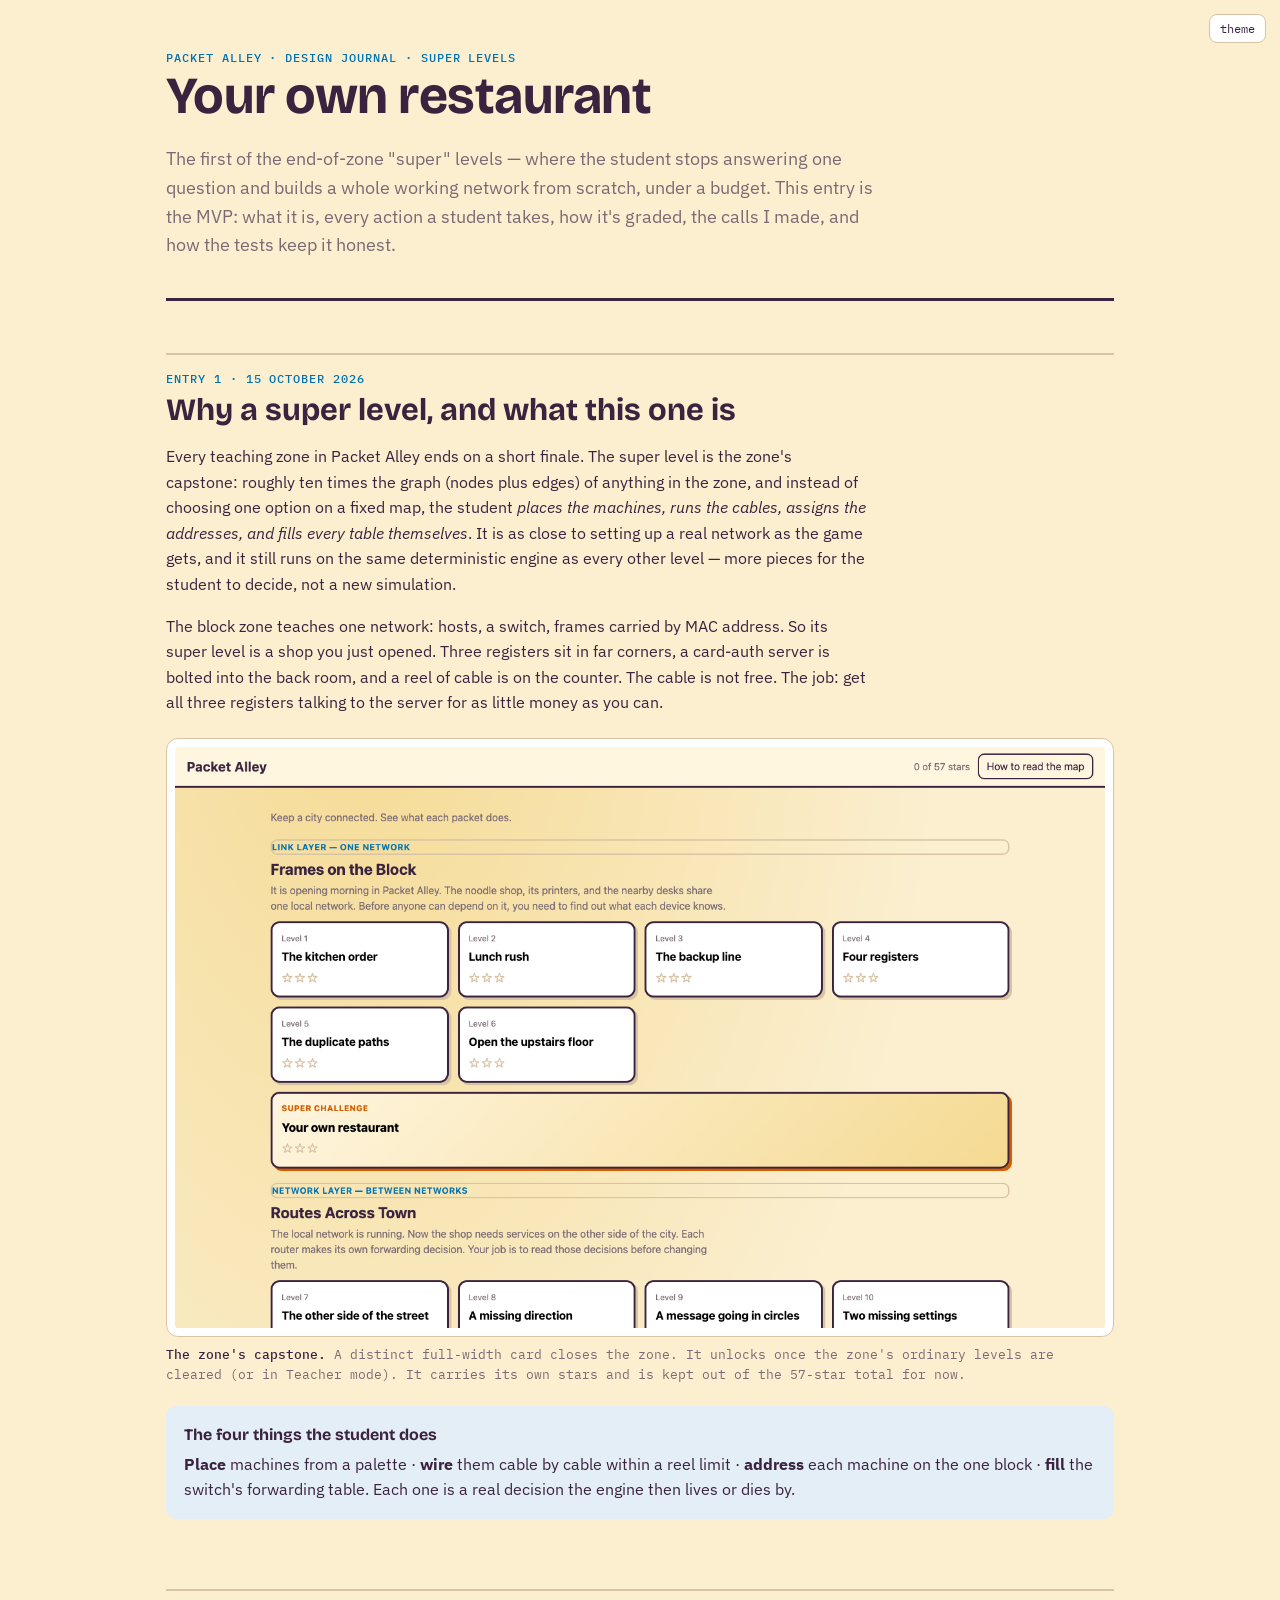
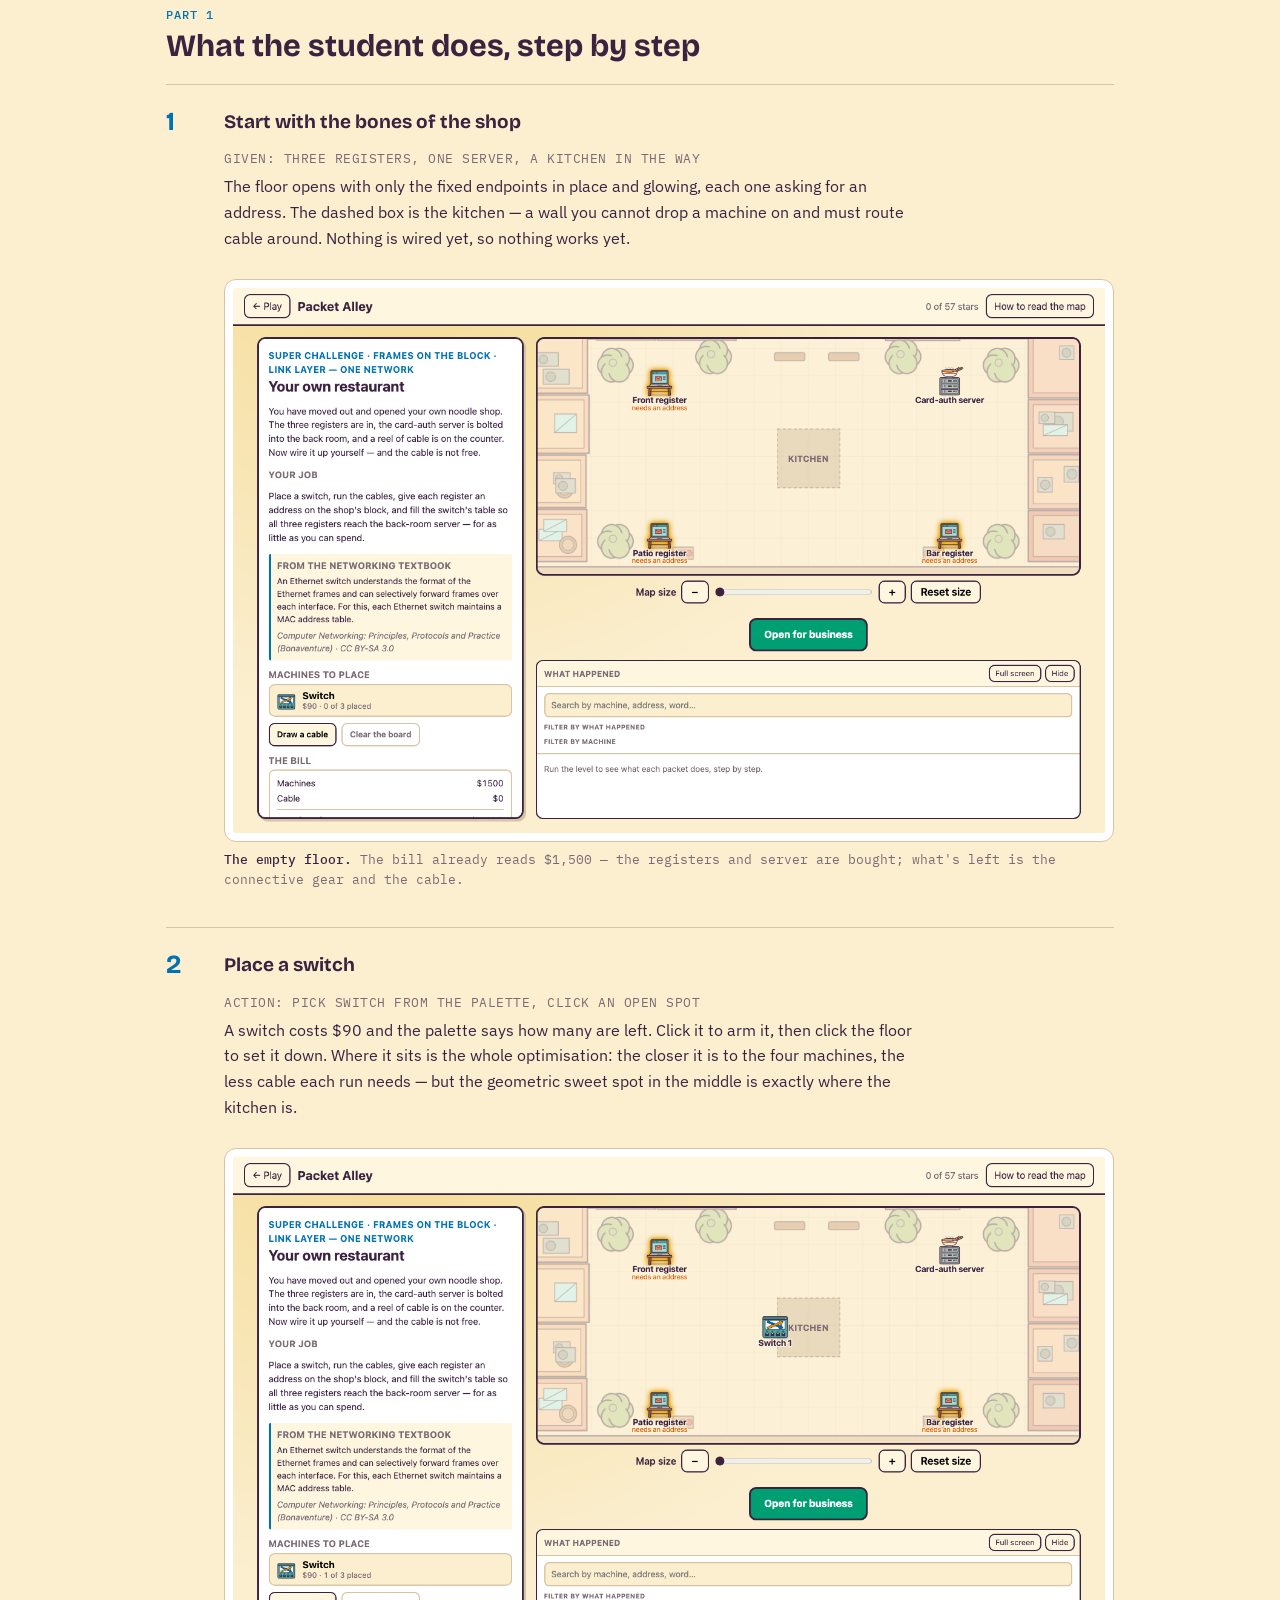
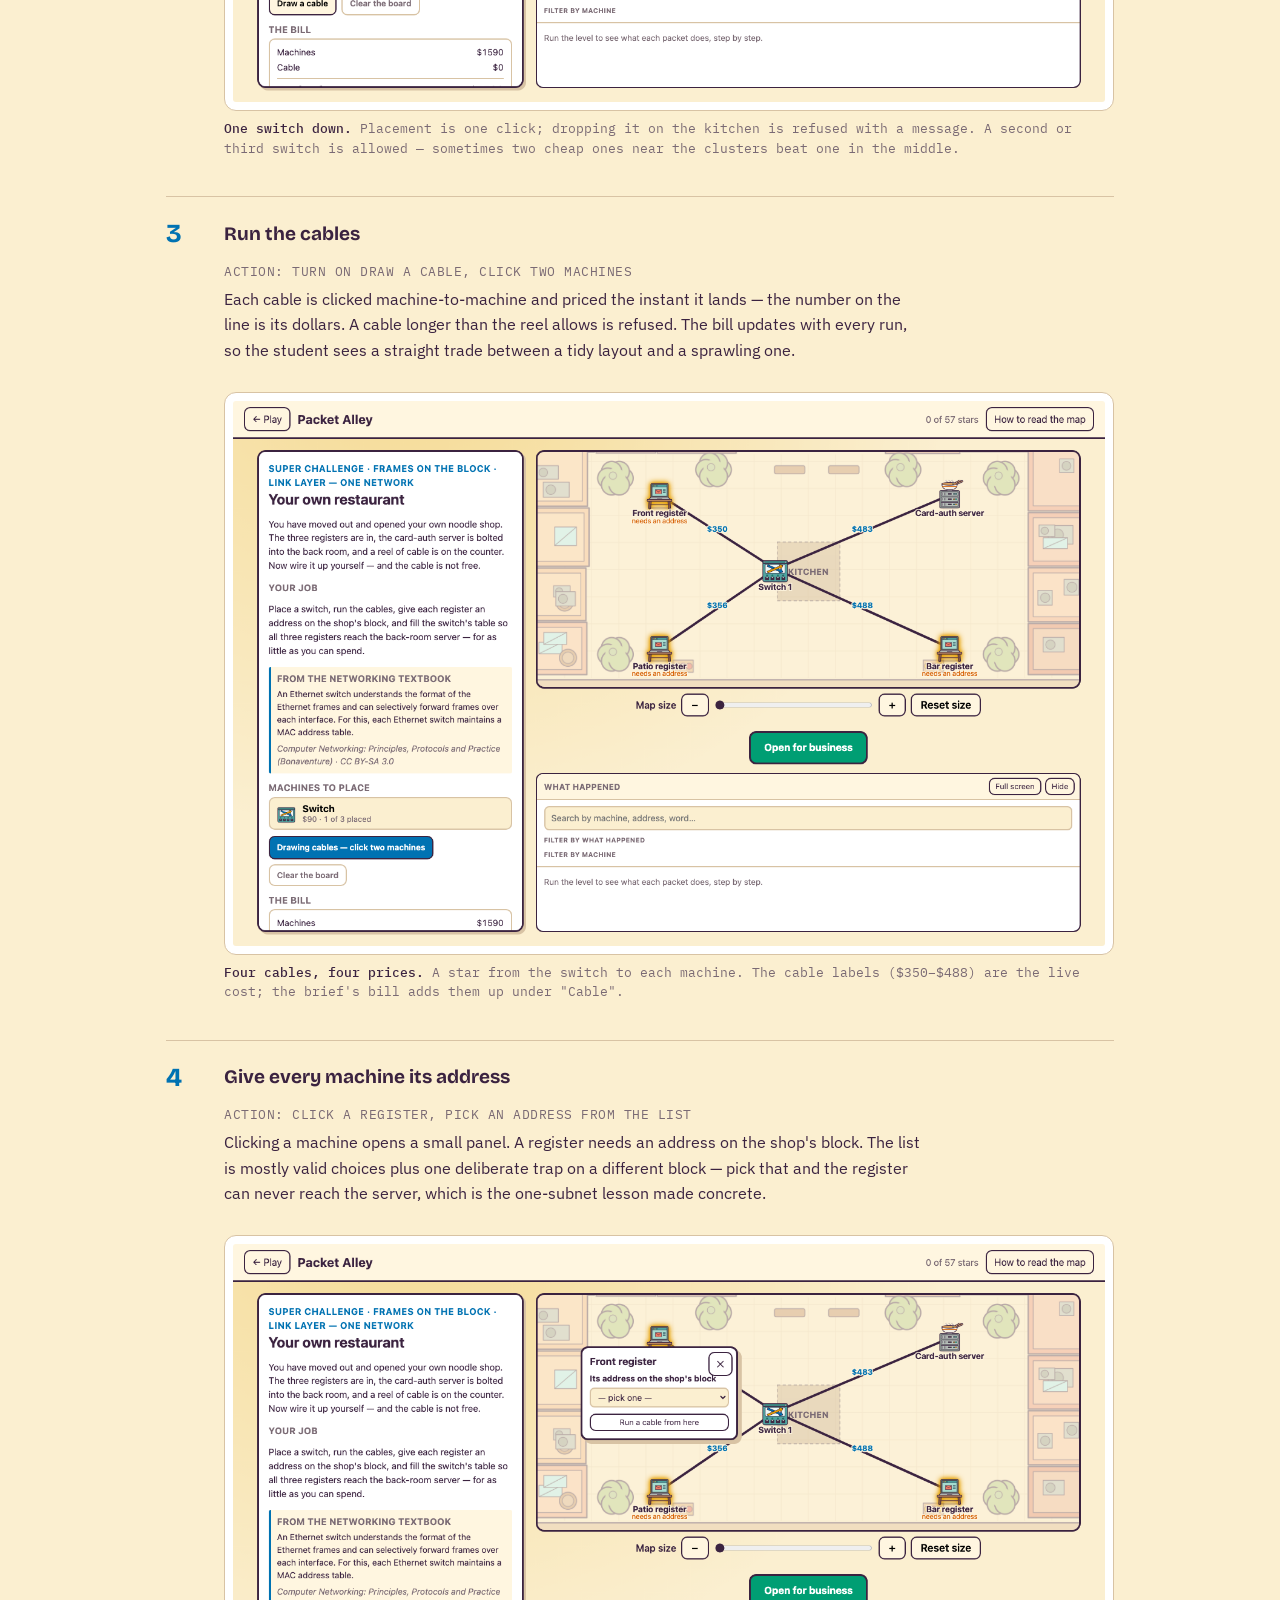
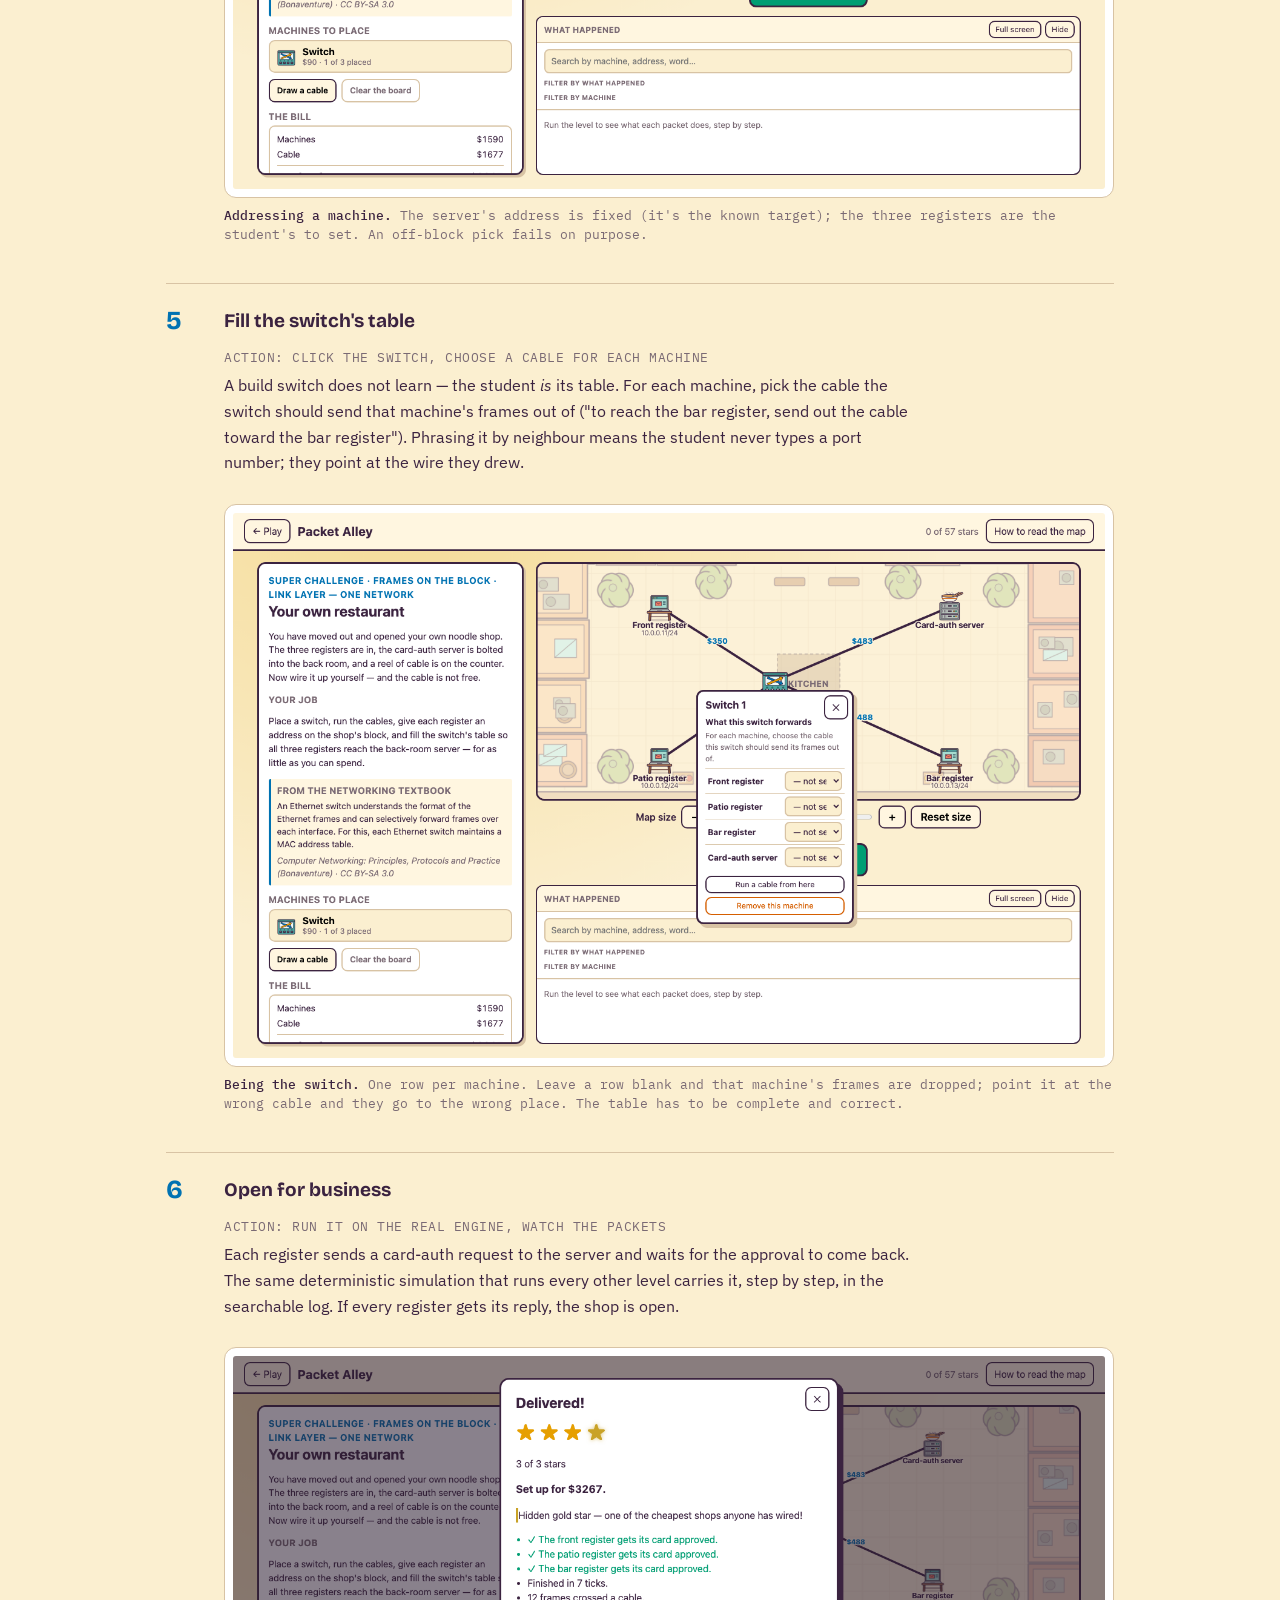
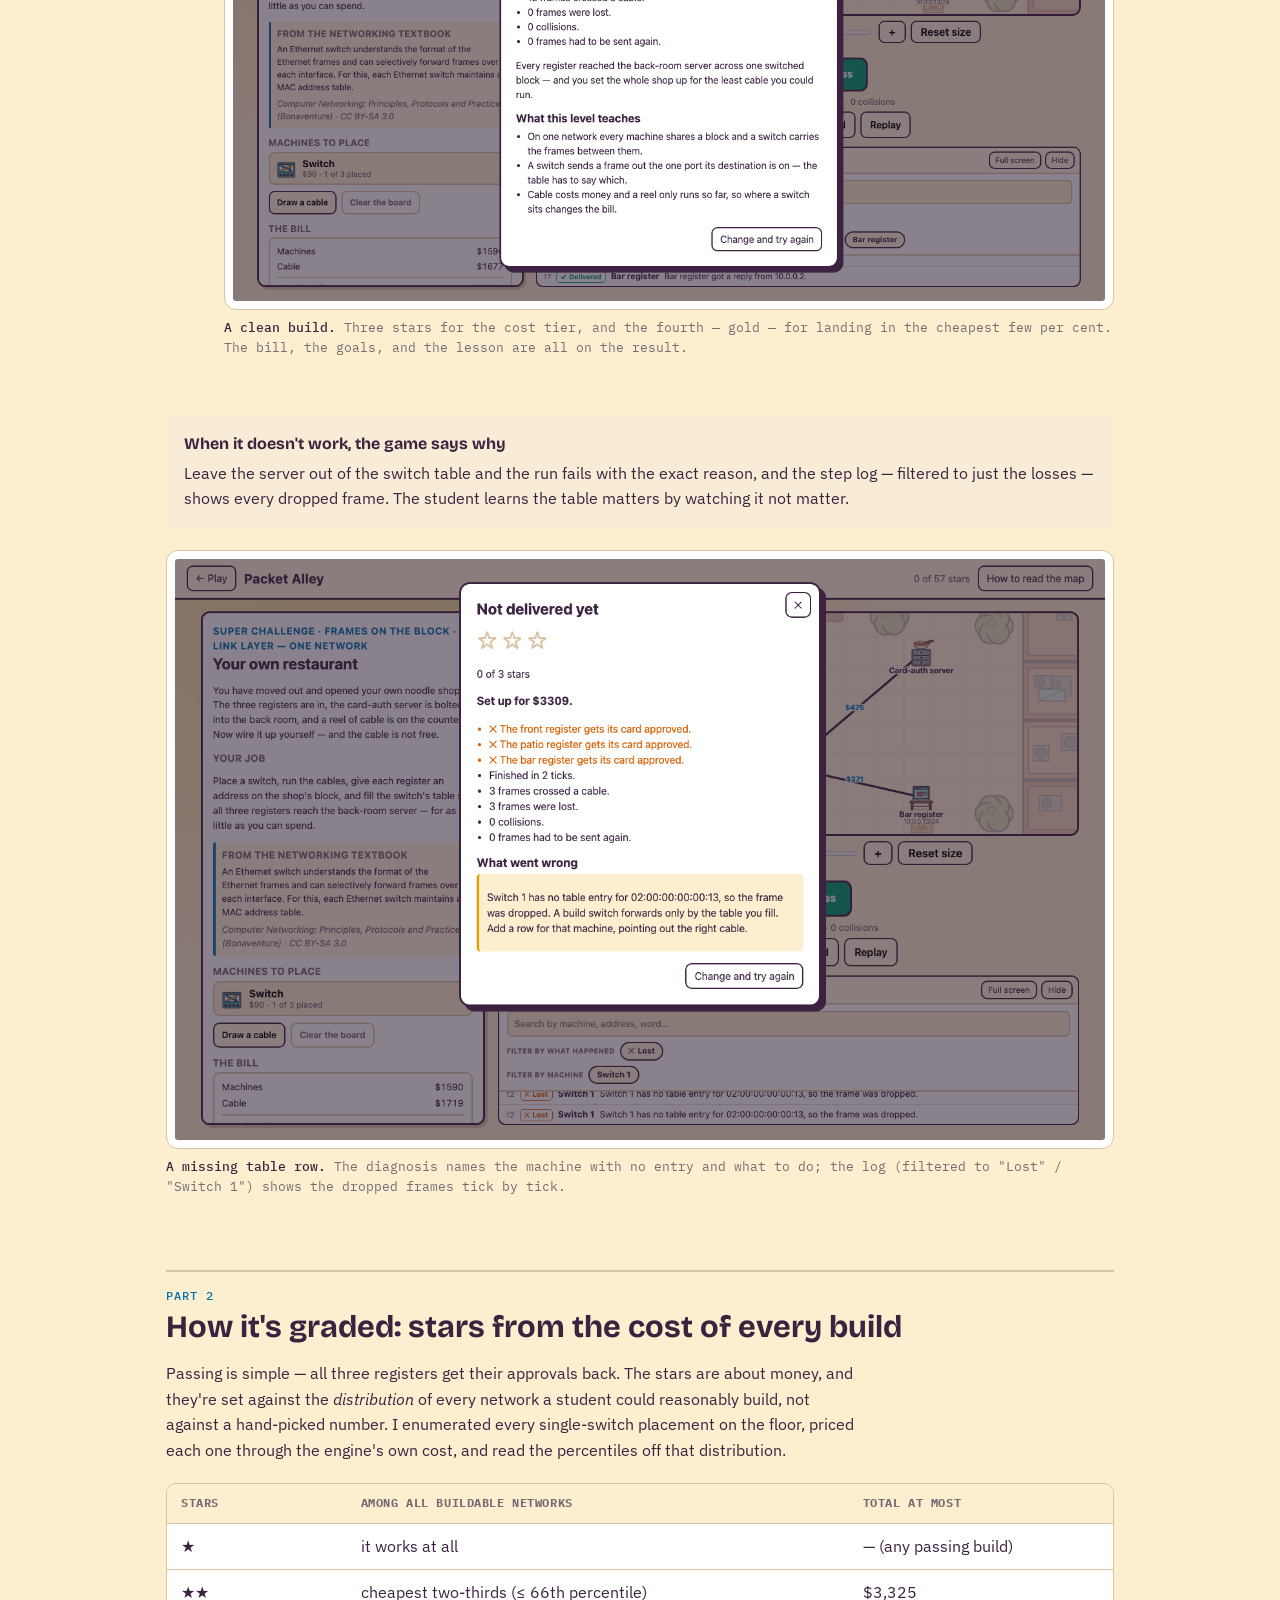
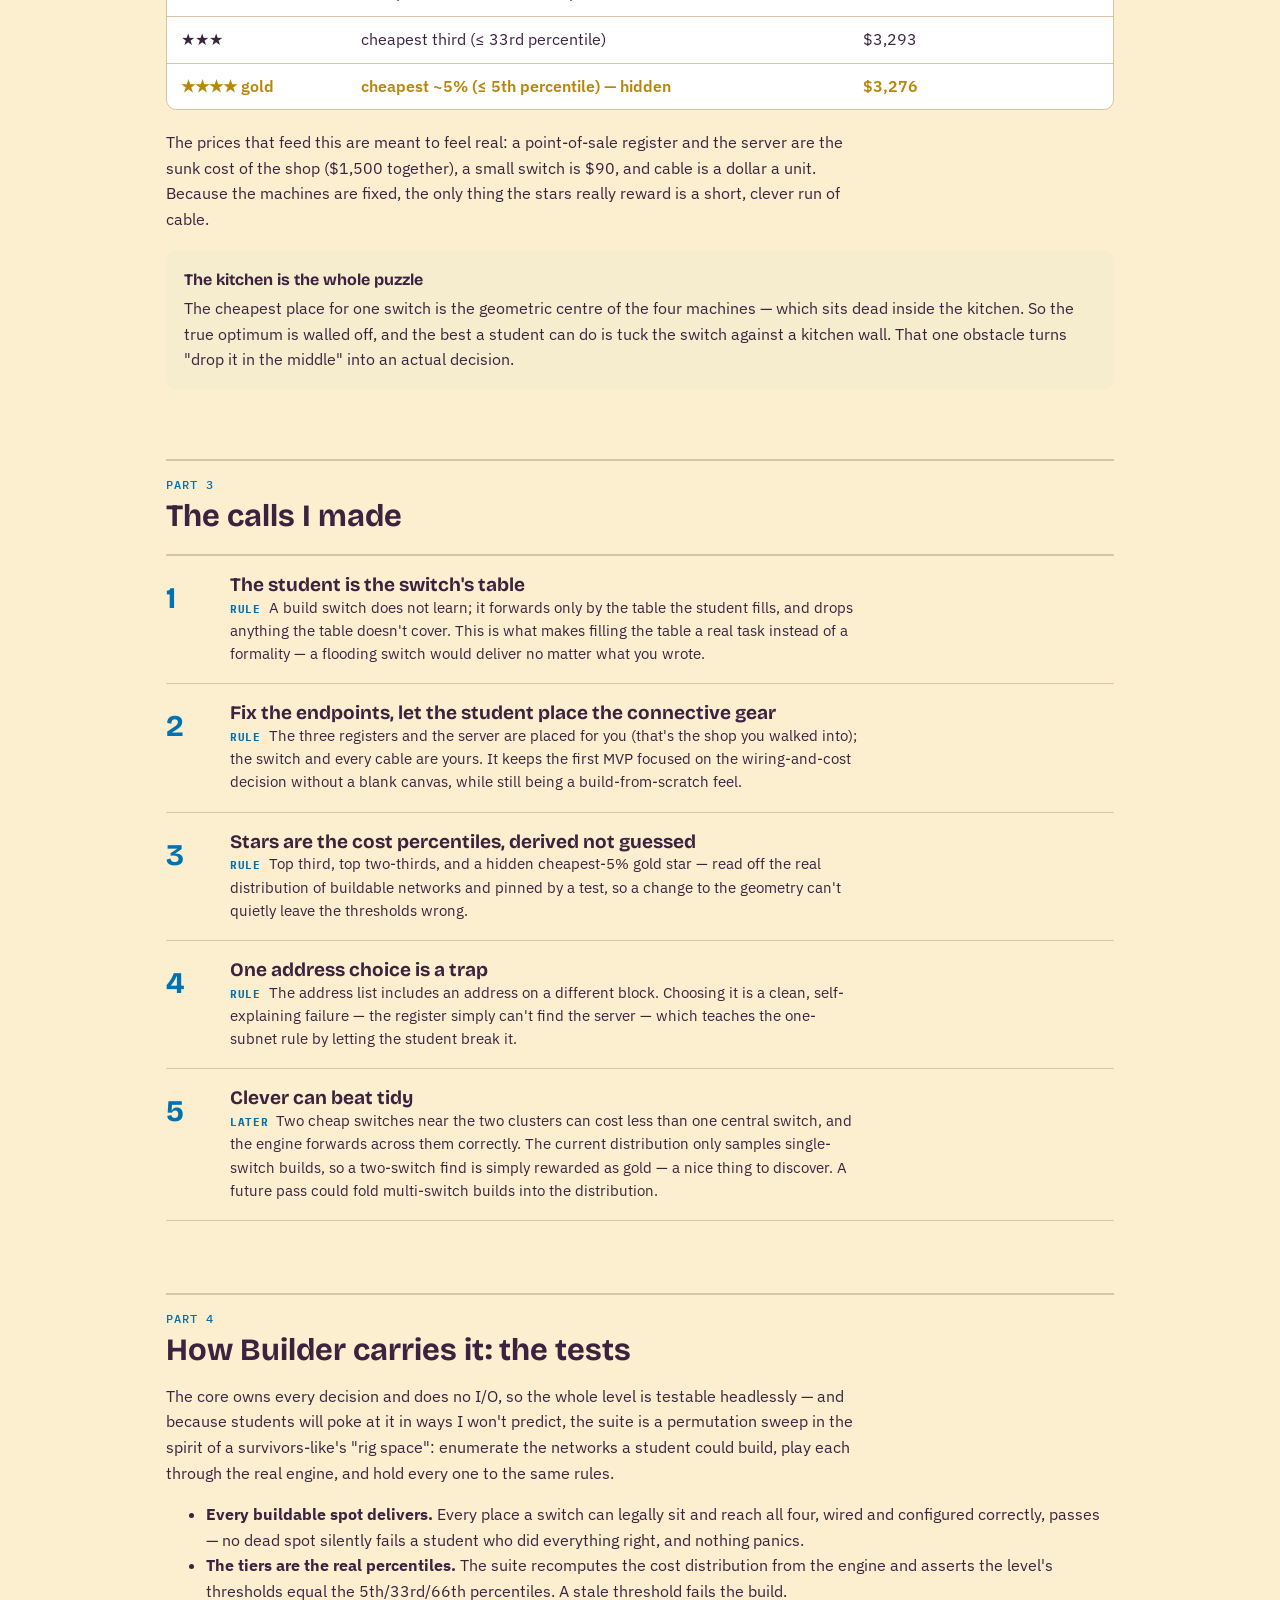
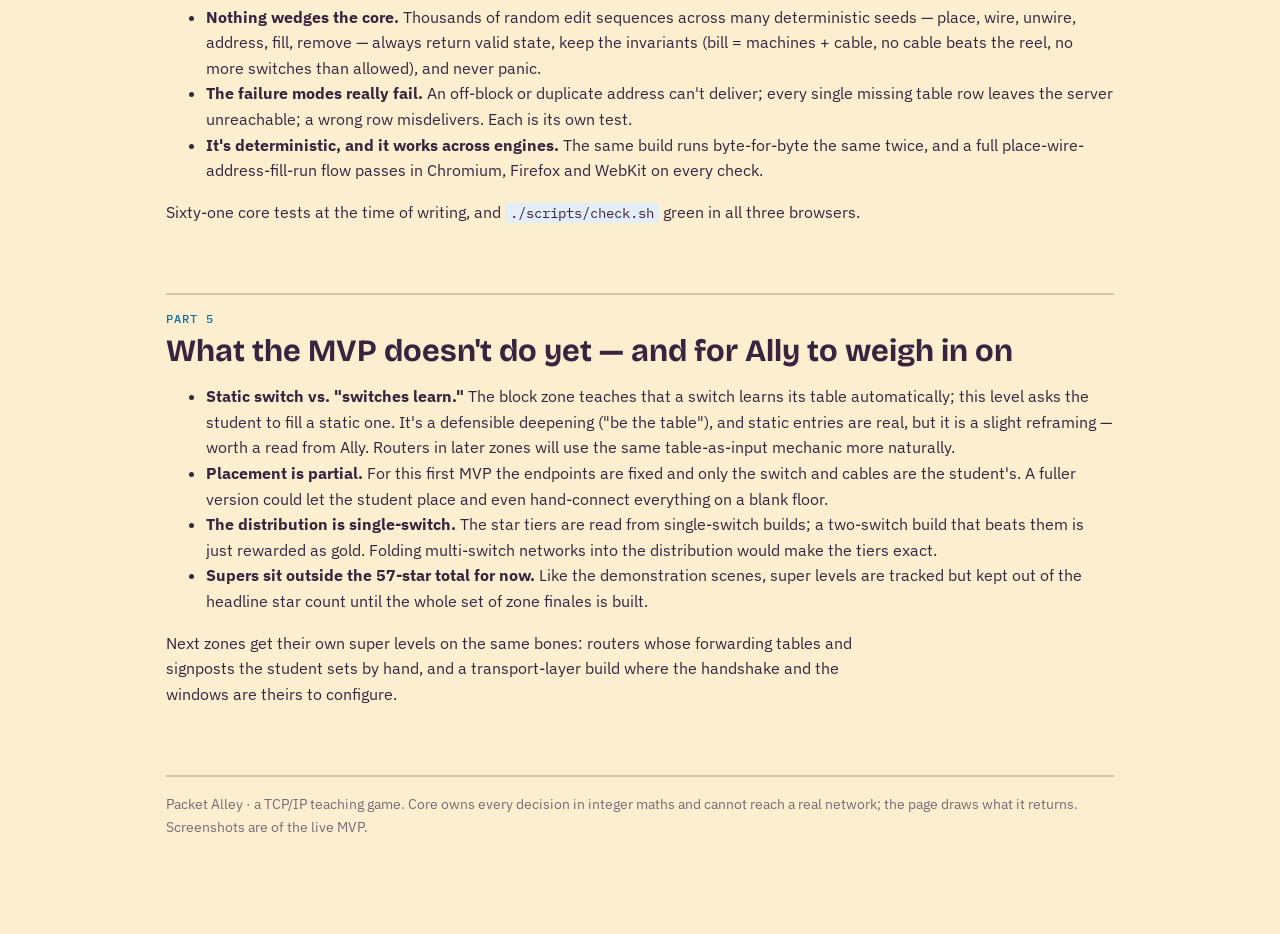
==== notes/super-levels-journal.html @ a939c51d "Super levels: design journal with MVP screenshots A self-contained design journal (notes/super-level" ====
<!doctype html>
<html lang="en">
<head>
<meta charset="utf-8">
<meta name="viewport" content="width=device-width, initial-scale=1, viewport-fit=cover">
<title>Packet Alley — Super Levels Journal</title>
<link rel="preconnect" href="https://fonts.googleapis.com">
<link rel="preconnect" href="https://fonts.gstatic.com" crossorigin>
<link rel="stylesheet" href="https://fonts.googleapis.com/css2?family=Bricolage+Grotesque:opsz,wght@12..96,500;12..96,700&family=IBM+Plex+Sans:ital,wght@0,400;0,500;0,600;1,400&family=IBM+Plex+Mono:wght@400;500&display=swap">
<style>
:root {
  --bg: #fbefd0;
  --surface: #ffffff;
  --fg: #3b2340;
  --muted: #7a6a74;
  --rule: #d8c3a4;
  --accent: #0072b2;
  --accent-soft: #e4eef6;
  --good: #0a7f58;
  --good-soft: #e1f2ea;
  --warn: #a15c00;
  --warn-soft: #f8ecd6;
  --gold: #b8860b;
  --gold-soft: #f6edcf;
  --font-display: "Bricolage Grotesque", "Avenir Next", system-ui, sans-serif;
  --font-body: "IBM Plex Sans", "Helvetica Neue", Arial, sans-serif;
  --font-mono: "IBM Plex Mono", ui-monospace, Menlo, monospace;
}
@media (prefers-color-scheme: dark) {
  :root:not([data-theme="light"]) {
    --bg: #171019; --surface: #211826; --fg: #f1e7d8; --muted: #a99fa8; --rule: #3a2d3c;
    --accent: #64b5e6; --accent-soft: #1d2b38; --good: #6fd3a3; --good-soft: #15291f;
    --warn: #e2a14e; --warn-soft: #30230f; --gold: #e3bb4e; --gold-soft: #2c2410;
    color-scheme: dark;
  }
}
:root[data-theme="dark"] {
  --bg: #171019; --surface: #211826; --fg: #f1e7d8; --muted: #a99fa8; --rule: #3a2d3c;
  --accent: #64b5e6; --accent-soft: #1d2b38; --good: #6fd3a3; --good-soft: #15291f;
  --warn: #e2a14e; --warn-soft: #30230f; --gold: #e3bb4e; --gold-soft: #2c2410;
  color-scheme: dark;
}
* { box-sizing: border-box; }
html, body { margin: 0; }
body {
  background: var(--bg); color: var(--fg); font-family: var(--font-body);
  font-size: 16px; line-height: 1.6;
  -webkit-font-smoothing: antialiased;
}
.wrap {
  max-width: 980px; margin: 0 auto; display: grid; gap: 52px;
  padding: 48px max(16px, env(safe-area-inset-left)) 96px;
}
h1, h2, h3 { font-family: var(--font-display); line-height: 1.15; }
h1 { font-size: clamp(32px, 6vw, 52px); font-weight: 700; margin: 0 0 8px; letter-spacing: -0.01em; }
h2 { font-size: clamp(23px, 4vw, 31px); font-weight: 700; margin: 0; }
h3 { font-size: 19px; font-weight: 700; margin: 24px 0 4px; }
p { max-width: 70ch; }
a { color: var(--accent); }
code { font-family: var(--font-mono); font-size: 0.88em; background: var(--accent-soft); padding: 1px 5px; border-radius: 4px; }
.eyebrow { font-family: var(--font-mono); font-size: 12px; text-transform: uppercase; letter-spacing: 0.08em; color: var(--accent); font-weight: 500; }
.lede { font-size: 18px; color: var(--muted); max-width: 66ch; }

header.top { border-bottom: 3px solid var(--fg); padding-bottom: 20px; }
.section-head { display: flex; flex-direction: column; gap: 4px; border-top: 2px solid var(--rule); padding-top: 14px; margin-bottom: 8px; }

.note { background: var(--accent-soft); border-radius: 10px; padding: 16px 18px; margin: 18px 0; }
.note.warn { background: var(--warn-soft); }
.note.gold { background: var(--gold-soft); }
.note strong { display: block; margin-bottom: 4px; font-family: var(--font-display); }
.note p { margin: 0; max-width: none; }

figure { margin: 22px 0; }
figure img {
  width: 100%; display: block; background: var(--surface);
  border: 1px solid var(--rule); border-radius: 12px; padding: 8px;
}
figcaption { font-family: var(--font-mono); font-size: 13px; color: var(--muted); margin-top: 8px; line-height: 1.5; }
figcaption b { color: var(--fg); font-weight: 500; }

.steps { counter-reset: step; list-style: none; padding: 0; margin: 20px 0; display: grid; gap: 0; }
.step { border-top: 1px solid var(--rule); padding: 16px 0; display: grid; grid-template-columns: 44px minmax(0, 1fr); gap: 6px 14px; align-items: start; }
.step::before { counter-increment: step; content: counter(step); font-family: var(--font-display); font-size: 26px; font-weight: 700; color: var(--accent); grid-column: 1; grid-row: 1 / -1; }
.step > * { grid-column: 2; min-width: 0; }
.step h3 { margin: 0; align-self: center; }
.step p { margin: 0; color: var(--fg); }
.step .what { font-family: var(--font-mono); font-size: 12.5px; color: var(--muted); text-transform: uppercase; letter-spacing: 0.04em; }

.insights { list-style: none; padding: 0; margin: 20px 0; border-top: 2px solid var(--rule); }
.insight { display: grid; grid-template-columns: 52px minmax(0, 1fr); gap: 4px 12px; padding: 18px 0; border-bottom: 1px solid var(--rule); align-items: start; }
.insight .num { font-family: var(--font-display); font-size: 30px; font-weight: 700; color: var(--accent); grid-column: 1; grid-row: 1 / -1; }
.insight > div:not(.num) { grid-column: 2; min-width: 0; }
.insight h3 { margin: 0; align-self: center; }
.insight p { margin: 0; }
.insight .verdict { font-size: 14.5px; }
.insight .verdict b { font-family: var(--font-mono); text-transform: uppercase; font-size: 11px; letter-spacing: 0.06em; color: var(--accent); margin-right: 8px; }

.table-scroll { overflow-x: auto; border: 1px solid var(--rule); border-radius: 10px; background: var(--surface); margin: 20px 0; }
table { width: 100%; border-collapse: collapse; min-width: 520px; }
th, td { padding: 10px 14px; text-align: left; border-bottom: 1px solid var(--rule); }
th { font-family: var(--font-mono); font-size: 11.5px; text-transform: uppercase; letter-spacing: 0.05em; color: var(--muted); background: var(--bg); }
td.num { font-variant-numeric: tabular-nums; }
tr:last-child td { border-bottom: none; }
.gold-cell { color: var(--gold); font-weight: 600; }

.theme-toggle { position: fixed; top: 14px; right: 14px; font-family: var(--font-mono); font-size: 12px; background: var(--surface); color: var(--fg); border: 1px solid var(--rule); border-radius: 8px; padding: 6px 10px; cursor: pointer; }
footer { color: var(--muted); font-size: 14px; border-top: 2px solid var(--rule); padding-top: 16px; }
</style>
</head>
<body>
<button class="theme-toggle" id="theme" type="button">theme</button>
<div class="wrap">

<header class="top">
  <div class="eyebrow">Packet Alley · design journal · super levels</div>
  <h1>Your own restaurant</h1>
  <p class="lede">The first of the end-of-zone "super" levels — where the student stops answering one question and builds a whole working network from scratch, under a budget. This entry is the MVP: what it is, every action a student takes, how it's graded, the calls I made, and how the tests keep it honest.</p>
</header>

<section>
  <div class="section-head"><div class="eyebrow">Entry 1 · 15 October 2026</div><h2>Why a super level, and what this one is</h2></div>
  <p>Every teaching zone in Packet Alley ends on a short finale. The super level is the zone's capstone: roughly ten times the graph (nodes plus edges) of anything in the zone, and instead of choosing one option on a fixed map, the student <em>places the machines, runs the cables, assigns the addresses, and fills every table themselves</em>. It is as close to setting up a real network as the game gets, and it still runs on the same deterministic engine as every other level — more pieces for the student to decide, not a new simulation.</p>
  <p>The block zone teaches one network: hosts, a switch, frames carried by MAC address. So its super level is a shop you just opened. Three registers sit in far corners, a card-auth server is bolted into the back room, and a reel of cable is on the counter. The cable is not free. The job: get all three registers talking to the server for as little money as you can.</p>
  <figure>
    <img src="img/01-super-card.png" alt="The Frames on the Block zone with a full-width orange Super Challenge card reading Your own restaurant below the six level cards.">
    <figcaption><b>The zone's capstone.</b> A distinct full-width card closes the zone. It unlocks once the zone's ordinary levels are cleared (or in Teacher mode). It carries its own stars and is kept out of the 57-star total for now.</figcaption>
  </figure>
  <div class="note">
    <strong>The four things the student does</strong>
    <p><b>Place</b> machines from a palette · <b>wire</b> them cable by cable within a reel limit · <b>address</b> each machine on the one block · <b>fill</b> the switch's forwarding table. Each one is a real decision the engine then lives or dies by.</p>
  </div>
</section>

<section>
  <div class="section-head"><div class="eyebrow">Part 1</div><h2>What the student does, step by step</h2></div>

  <ol class="steps">
    <li class="step">
      <h3>Start with the bones of the shop</h3>
      <p class="what">given: three registers, one server, a kitchen in the way</p>
      <p>The floor opens with only the fixed endpoints in place and glowing, each one asking for an address. The dashed box is the kitchen — a wall you cannot drop a machine on and must route cable around. Nothing is wired yet, so nothing works yet.</p>
      <figure>
        <img src="img/02-empty-floor.png" alt="The restaurant floor: front and patio registers on the left, a bar register bottom-right, a card-auth server top-right, and a dashed KITCHEN box in the middle. Each machine glows orange and reads needs an address.">
        <figcaption><b>The empty floor.</b> The bill already reads $1,500 — the registers and server are bought; what's left is the connective gear and the cable.</figcaption>
      </figure>
    </li>

    <li class="step">
      <h3>Place a switch</h3>
      <p class="what">action: pick Switch from the palette, click an open spot</p>
      <p>A switch costs $90 and the palette says how many are left. Click it to arm it, then click the floor to set it down. Where it sits is the whole optimisation: the closer it is to the four machines, the less cable each run needs — but the geometric sweet spot in the middle is exactly where the kitchen is.</p>
      <figure>
        <img src="img/03-switch-placed.png" alt="A single switch placed just below the kitchen box, labelled Switch 1, with the four machines still unwired around it.">
        <figcaption><b>One switch down.</b> Placement is one click; dropping it on the kitchen is refused with a message. A second or third switch is allowed — sometimes two cheap ones near the clusters beat one in the middle.</figcaption>
      </figure>
    </li>

    <li class="step">
      <h3>Run the cables</h3>
      <p class="what">action: turn on Draw a cable, click two machines</p>
      <p>Each cable is clicked machine-to-machine and priced the instant it lands — the number on the line is its dollars. A cable longer than the reel allows is refused. The bill updates with every run, so the student sees a straight trade between a tidy layout and a sprawling one.</p>
      <figure>
        <img src="img/04-wired.png" alt="The switch wired to all four machines in a star, each cable labelled with its cost: $350, $483, $356, $488. The brief shows the machines and the running bill.">
        <figcaption><b>Four cables, four prices.</b> A star from the switch to each machine. The cable labels ($350–$488) are the live cost; the brief's bill adds them up under "Cable".</figcaption>
      </figure>
    </li>

    <li class="step">
      <h3>Give every machine its address</h3>
      <p class="what">action: click a register, pick an address from the list</p>
      <p>Clicking a machine opens a small panel. A register needs an address on the shop's block. The list is mostly valid choices plus one deliberate trap on a different block — pick that and the register can never reach the server, which is the one-subnet lesson made concrete.</p>
      <figure>
        <img src="img/05-address.png" alt="A popover over the front register titled Front register with a dropdown labelled Its address on the shop's block.">
        <figcaption><b>Addressing a machine.</b> The server's address is fixed (it's the known target); the three registers are the student's to set. An off-block pick fails on purpose.</figcaption>
      </figure>
    </li>

    <li class="step">
      <h3>Fill the switch's table</h3>
      <p class="what">action: click the switch, choose a cable for each machine</p>
      <p>A build switch does not learn — the student <em>is</em> its table. For each machine, pick the cable the switch should send that machine's frames out of ("to reach the bar register, send out the cable toward the bar register"). Phrasing it by neighbour means the student never types a port number; they point at the wire they drew.</p>
      <figure>
        <img src="img/06-switch-table.png" alt="A popover titled Switch 1, What this switch forwards, with a row per machine (Front register, Patio register, Bar register, Card-auth server), each with a dropdown, plus Run a cable from here and Remove this machine buttons.">
        <figcaption><b>Being the switch.</b> One row per machine. Leave a row blank and that machine's frames are dropped; point it at the wrong cable and they go to the wrong place. The table has to be complete and correct.</figcaption>
      </figure>
    </li>

    <li class="step">
      <h3>Open for business</h3>
      <p class="what">action: run it on the real engine, watch the packets</p>
      <p>Each register sends a card-auth request to the server and waits for the approval to come back. The same deterministic simulation that runs every other level carries it, step by step, in the searchable log. If every register gets its reply, the shop is open.</p>
      <figure>
        <img src="img/07-result-gold.png" alt="A result sheet reading Delivered!, four stars (three plus a gold one), Set up for $3,267, a note Hidden gold star — one of the cheapest shops anyone has wired, three green goals met, and the lesson recap.">
        <figcaption><b>A clean build.</b> Three stars for the cost tier, and the fourth — gold — for landing in the cheapest few per cent. The bill, the goals, and the lesson are all on the result.</figcaption>
      </figure>
    </li>
  </ol>

  <div class="note warn">
    <strong>When it doesn't work, the game says why</strong>
    <p>Leave the server out of the switch table and the run fails with the exact reason, and the step log — filtered to just the losses — shows every dropped frame. The student learns the table matters by watching it not matter.</p>
  </div>
  <figure>
    <img src="img/08-fail-diagnosis.png" alt="A result sheet reading Not delivered yet, zero stars, all three goals failed, and a What went wrong box: Switch 1 has no table entry for 02:00:00:00:00:13, so the frame was dropped. A build switch forwards only by the table you fill. The log behind is filtered to Lost and Switch 1.">
    <figcaption><b>A missing table row.</b> The diagnosis names the machine with no entry and what to do; the log (filtered to "Lost" / "Switch 1") shows the dropped frames tick by tick.</figcaption>
  </figure>
</section>

<section>
  <div class="section-head"><div class="eyebrow">Part 2</div><h2>How it's graded: stars from the cost of every build</h2></div>
  <p>Passing is simple — all three registers get their approvals back. The stars are about money, and they're set against the <em>distribution</em> of every network a student could reasonably build, not against a hand-picked number. I enumerated every single-switch placement on the floor, priced each one through the engine's own cost, and read the percentiles off that distribution.</p>
  <div class="table-scroll">
    <table>
      <thead><tr><th>Stars</th><th>Among all buildable networks</th><th>Total at most</th></tr></thead>
      <tbody>
        <tr><td>★</td><td>it works at all</td><td class="num">— (any passing build)</td></tr>
        <tr><td>★★</td><td>cheapest two-thirds (≤ 66th percentile)</td><td class="num">$3,325</td></tr>
        <tr><td>★★★</td><td>cheapest third (≤ 33rd percentile)</td><td class="num">$3,293</td></tr>
        <tr><td class="gold-cell">★★★★ gold</td><td class="gold-cell">cheapest ~5% (≤ 5th percentile) — hidden</td><td class="num gold-cell">$3,276</td></tr>
      </tbody>
    </table>
  </div>
  <p>The prices that feed this are meant to feel real: a point-of-sale register and the server are the sunk cost of the shop ($1,500 together), a small switch is $90, and cable is a dollar a unit. Because the machines are fixed, the only thing the stars really reward is a short, clever run of cable.</p>
  <div class="note gold">
    <strong>The kitchen is the whole puzzle</strong>
    <p>The cheapest place for one switch is the geometric centre of the four machines — which sits dead inside the kitchen. So the true optimum is walled off, and the best a student can do is tuck the switch against a kitchen wall. That one obstacle turns "drop it in the middle" into an actual decision.</p>
  </div>
</section>

<section>
  <div class="section-head"><div class="eyebrow">Part 3</div><h2>The calls I made</h2></div>
  <ol class="insights">
    <li class="insight"><div class="num">1</div><div>
      <h3>The student is the switch's table</h3>
      <p class="verdict"><b>Rule</b>A build switch does not learn; it forwards only by the table the student fills, and drops anything the table doesn't cover. This is what makes filling the table a real task instead of a formality — a flooding switch would deliver no matter what you wrote.</p>
    </div></li>
    <li class="insight"><div class="num">2</div><div>
      <h3>Fix the endpoints, let the student place the connective gear</h3>
      <p class="verdict"><b>Rule</b>The three registers and the server are placed for you (that's the shop you walked into); the switch and every cable are yours. It keeps the first MVP focused on the wiring-and-cost decision without a blank canvas, while still being a build-from-scratch feel.</p>
    </div></li>
    <li class="insight"><div class="num">3</div><div>
      <h3>Stars are the cost percentiles, derived not guessed</h3>
      <p class="verdict"><b>Rule</b>Top third, top two-thirds, and a hidden cheapest-5% gold star — read off the real distribution of buildable networks and pinned by a test, so a change to the geometry can't quietly leave the thresholds wrong.</p>
    </div></li>
    <li class="insight"><div class="num">4</div><div>
      <h3>One address choice is a trap</h3>
      <p class="verdict"><b>Rule</b>The address list includes an address on a different block. Choosing it is a clean, self-explaining failure — the register simply can't find the server — which teaches the one-subnet rule by letting the student break it.</p>
    </div></li>
    <li class="insight"><div class="num">5</div><div>
      <h3>Clever can beat tidy</h3>
      <p class="verdict"><b>Later</b>Two cheap switches near the two clusters can cost less than one central switch, and the engine forwards across them correctly. The current distribution only samples single-switch builds, so a two-switch find is simply rewarded as gold — a nice thing to discover. A future pass could fold multi-switch builds into the distribution.</p>
    </div></li>
  </ol>
</section>

<section>
  <div class="section-head"><div class="eyebrow">Part 4</div><h2>How Builder carries it: the tests</h2></div>
  <p>The core owns every decision and does no I/O, so the whole level is testable headlessly — and because students will poke at it in ways I won't predict, the suite is a permutation sweep in the spirit of a survivors-like's "rig space": enumerate the networks a student could build, play each through the real engine, and hold every one to the same rules.</p>
  <ul>
    <li><b>Every buildable spot delivers.</b> Every place a switch can legally sit and reach all four, wired and configured correctly, passes — no dead spot silently fails a student who did everything right, and nothing panics.</li>
    <li><b>The tiers are the real percentiles.</b> The suite recomputes the cost distribution from the engine and asserts the level's thresholds equal the 5th/33rd/66th percentiles. A stale threshold fails the build.</li>
    <li><b>Nothing wedges the core.</b> Thousands of random edit sequences across many deterministic seeds — place, wire, unwire, address, fill, remove — always return valid state, keep the invariants (bill = machines + cable, no cable beats the reel, no more switches than allowed), and never panic.</li>
    <li><b>The failure modes really fail.</b> An off-block or duplicate address can't deliver; every single missing table row leaves the server unreachable; a wrong row misdelivers. Each is its own test.</li>
    <li><b>It's deterministic, and it works across engines.</b> The same build runs byte-for-byte the same twice, and a full place-wire-address-fill-run flow passes in Chromium, Firefox and WebKit on every check.</li>
  </ul>
  <p>Sixty-one core tests at the time of writing, and <code>./scripts/check.sh</code> green in all three browsers.</p>
</section>

<section>
  <div class="section-head"><div class="eyebrow">Part 5</div><h2>What the MVP doesn't do yet — and for Ally to weigh in on</h2></div>
  <ul>
    <li><b>Static switch vs. "switches learn."</b> The block zone teaches that a switch learns its table automatically; this level asks the student to fill a static one. It's a defensible deepening ("be the table"), and static entries are real, but it is a slight reframing — worth a read from Ally. Routers in later zones will use the same table-as-input mechanic more naturally.</li>
    <li><b>Placement is partial.</b> For this first MVP the endpoints are fixed and only the switch and cables are the student's. A fuller version could let the student place and even hand-connect everything on a blank floor.</li>
    <li><b>The distribution is single-switch.</b> The star tiers are read from single-switch builds; a two-switch build that beats them is just rewarded as gold. Folding multi-switch networks into the distribution would make the tiers exact.</li>
    <li><b>Supers sit outside the 57-star total for now.</b> Like the demonstration scenes, super levels are tracked but kept out of the headline star count until the whole set of zone finales is built.</li>
  </ul>
  <p>Next zones get their own super levels on the same bones: routers whose forwarding tables and signposts the student sets by hand, and a transport-layer build where the handshake and the windows are theirs to configure.</p>
</section>

<footer>
  Packet Alley · a TCP/IP teaching game. Core owns every decision in integer maths and cannot reach a real network; the page draws what it returns. Screenshots are of the live MVP.
</footer>

</div>
<script>
(function () {
  var btn = document.getElementById("theme");
  var root = document.documentElement;
  function cur() {
    if (root.getAttribute("data-theme")) return root.getAttribute("data-theme");
    return window.matchMedia("(prefers-color-scheme: dark)").matches ? "dark" : "light";
  }
  btn.addEventListener("click", function () {
    root.setAttribute("data-theme", cur() === "dark" ? "light" : "dark");
  });
})();
</script>
</body>
</html>
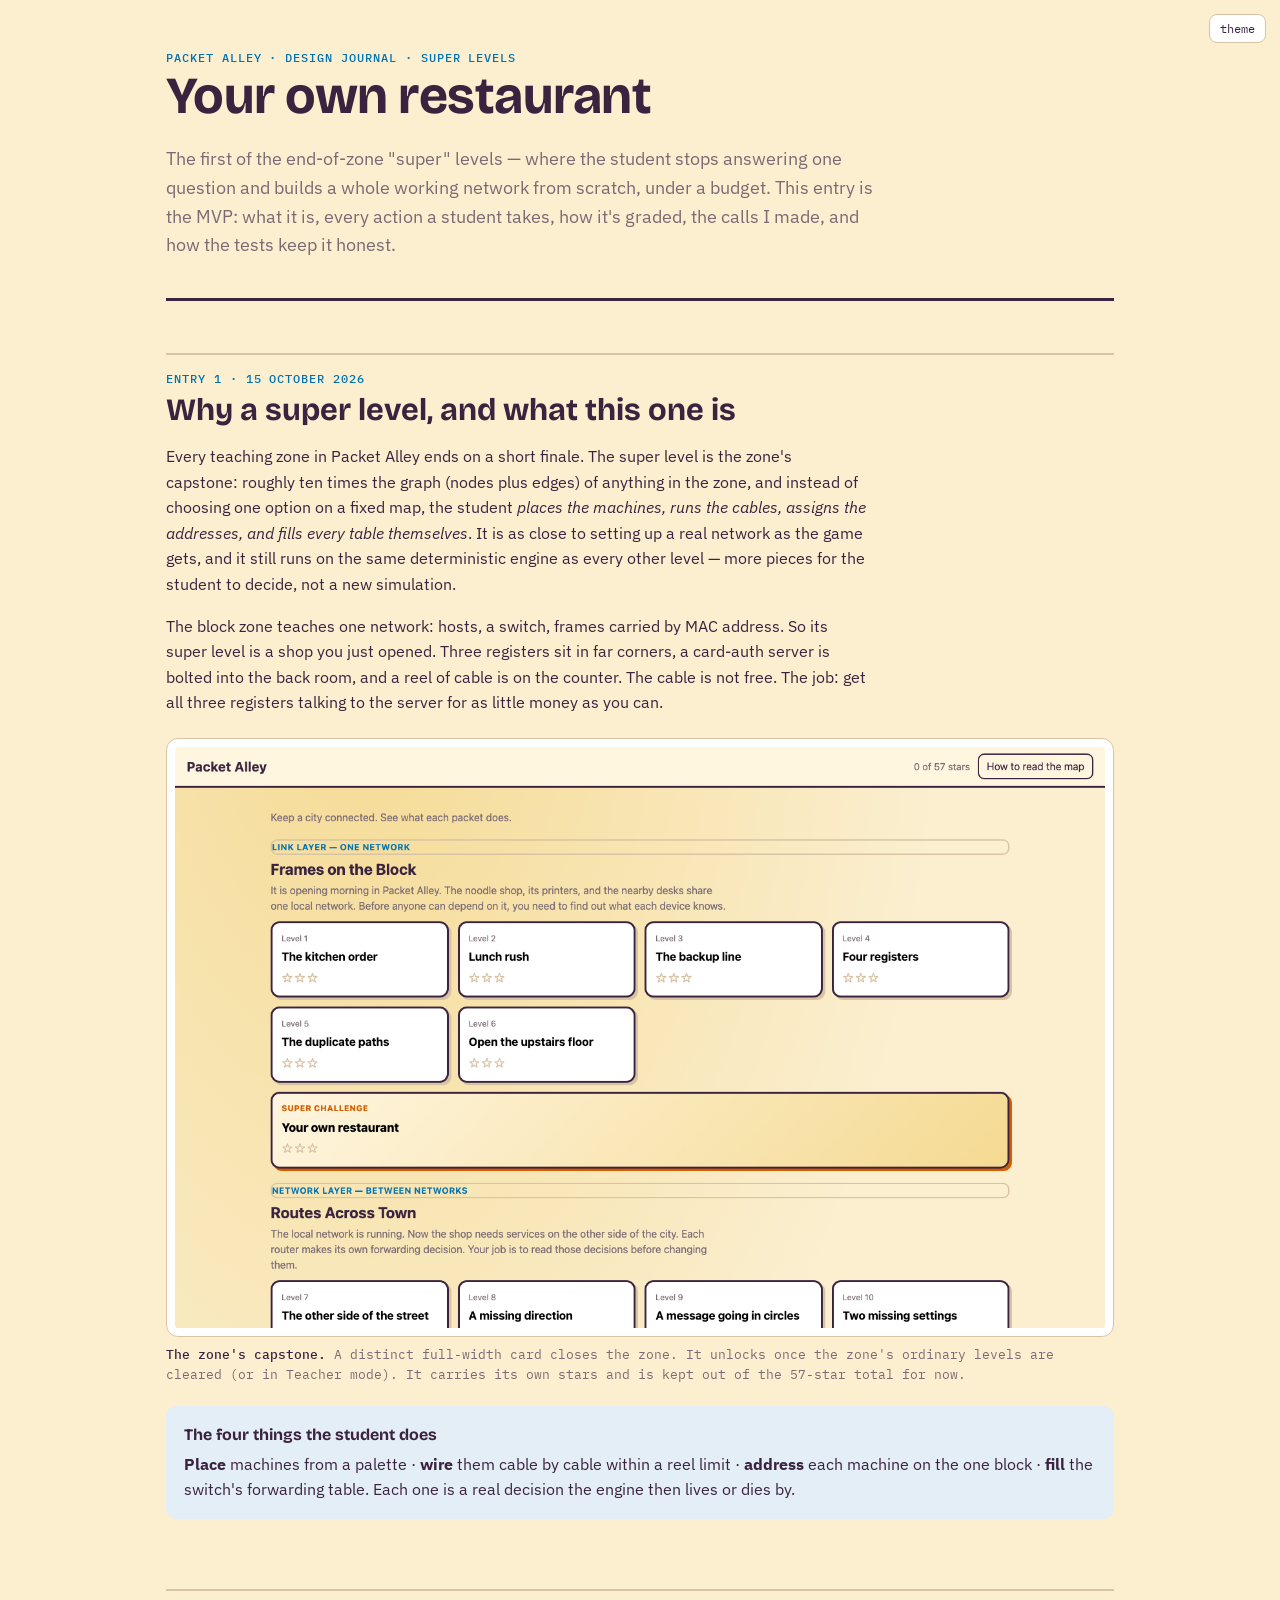
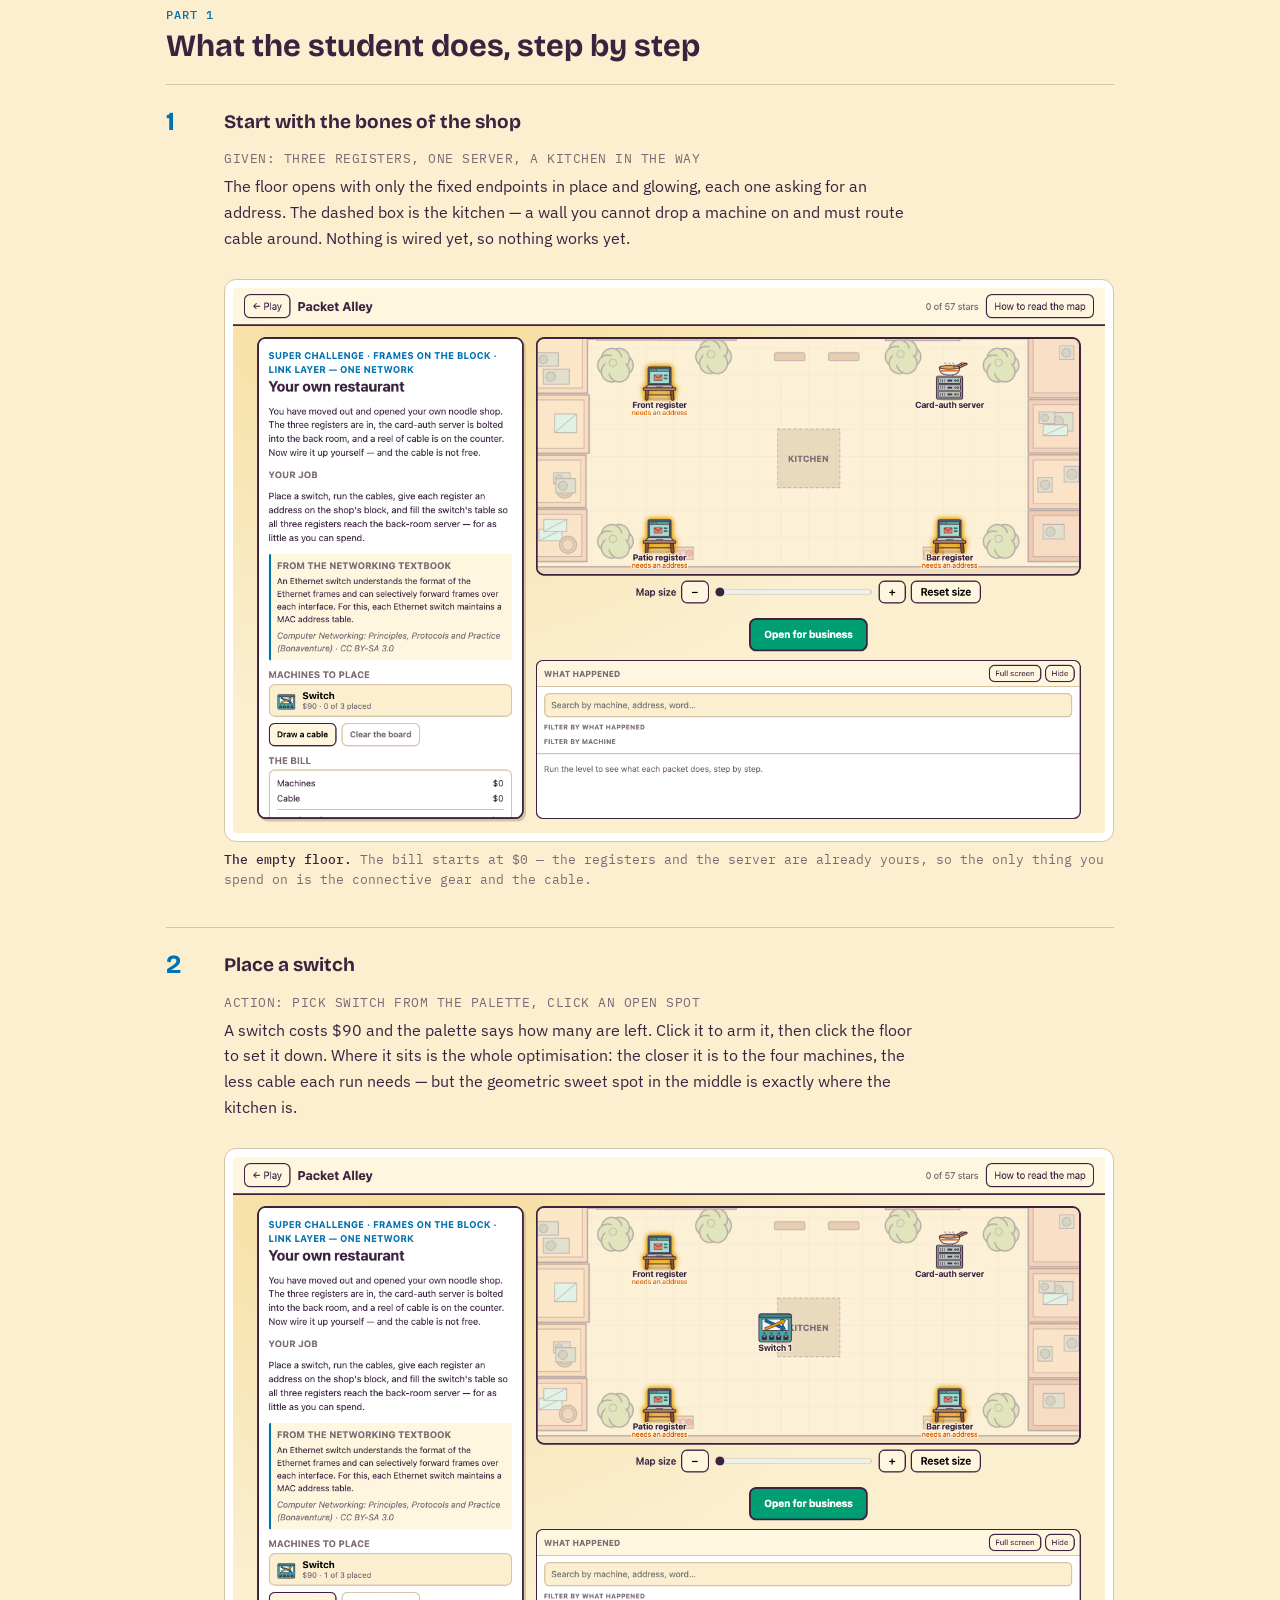
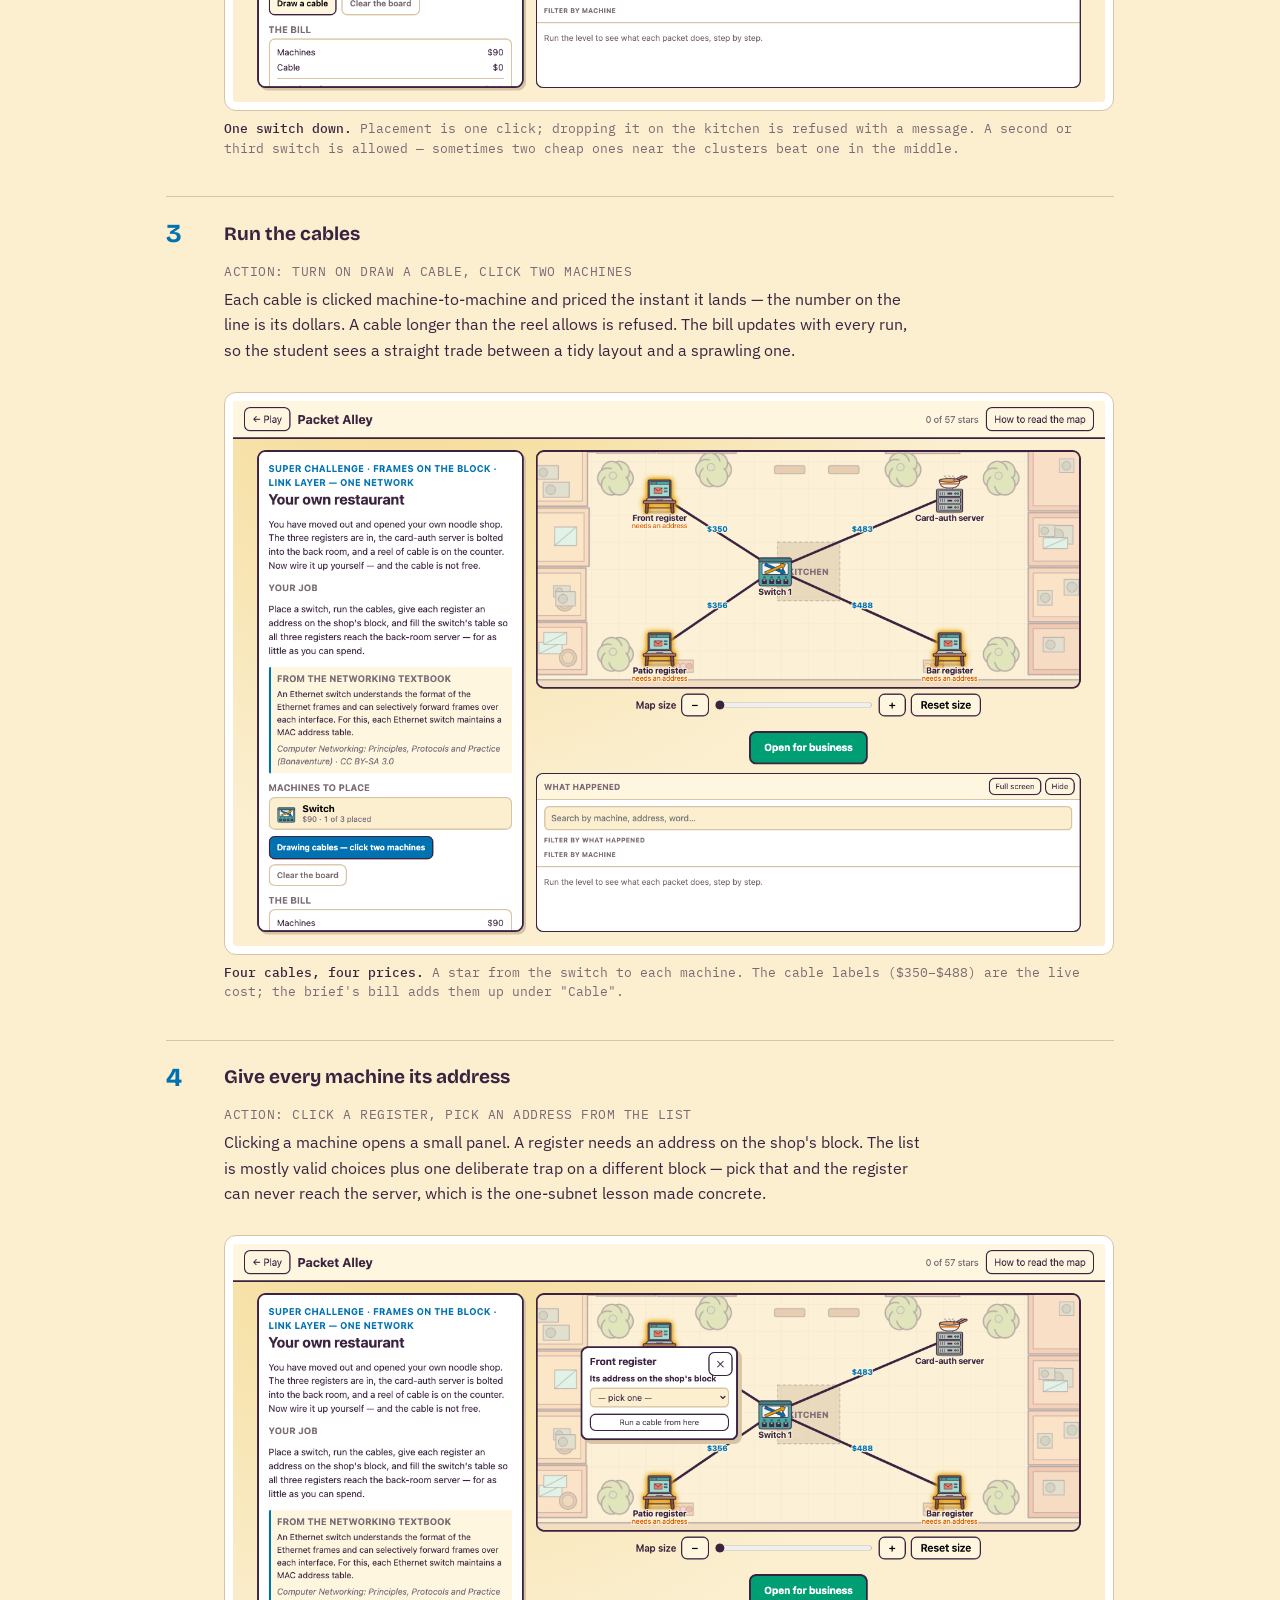
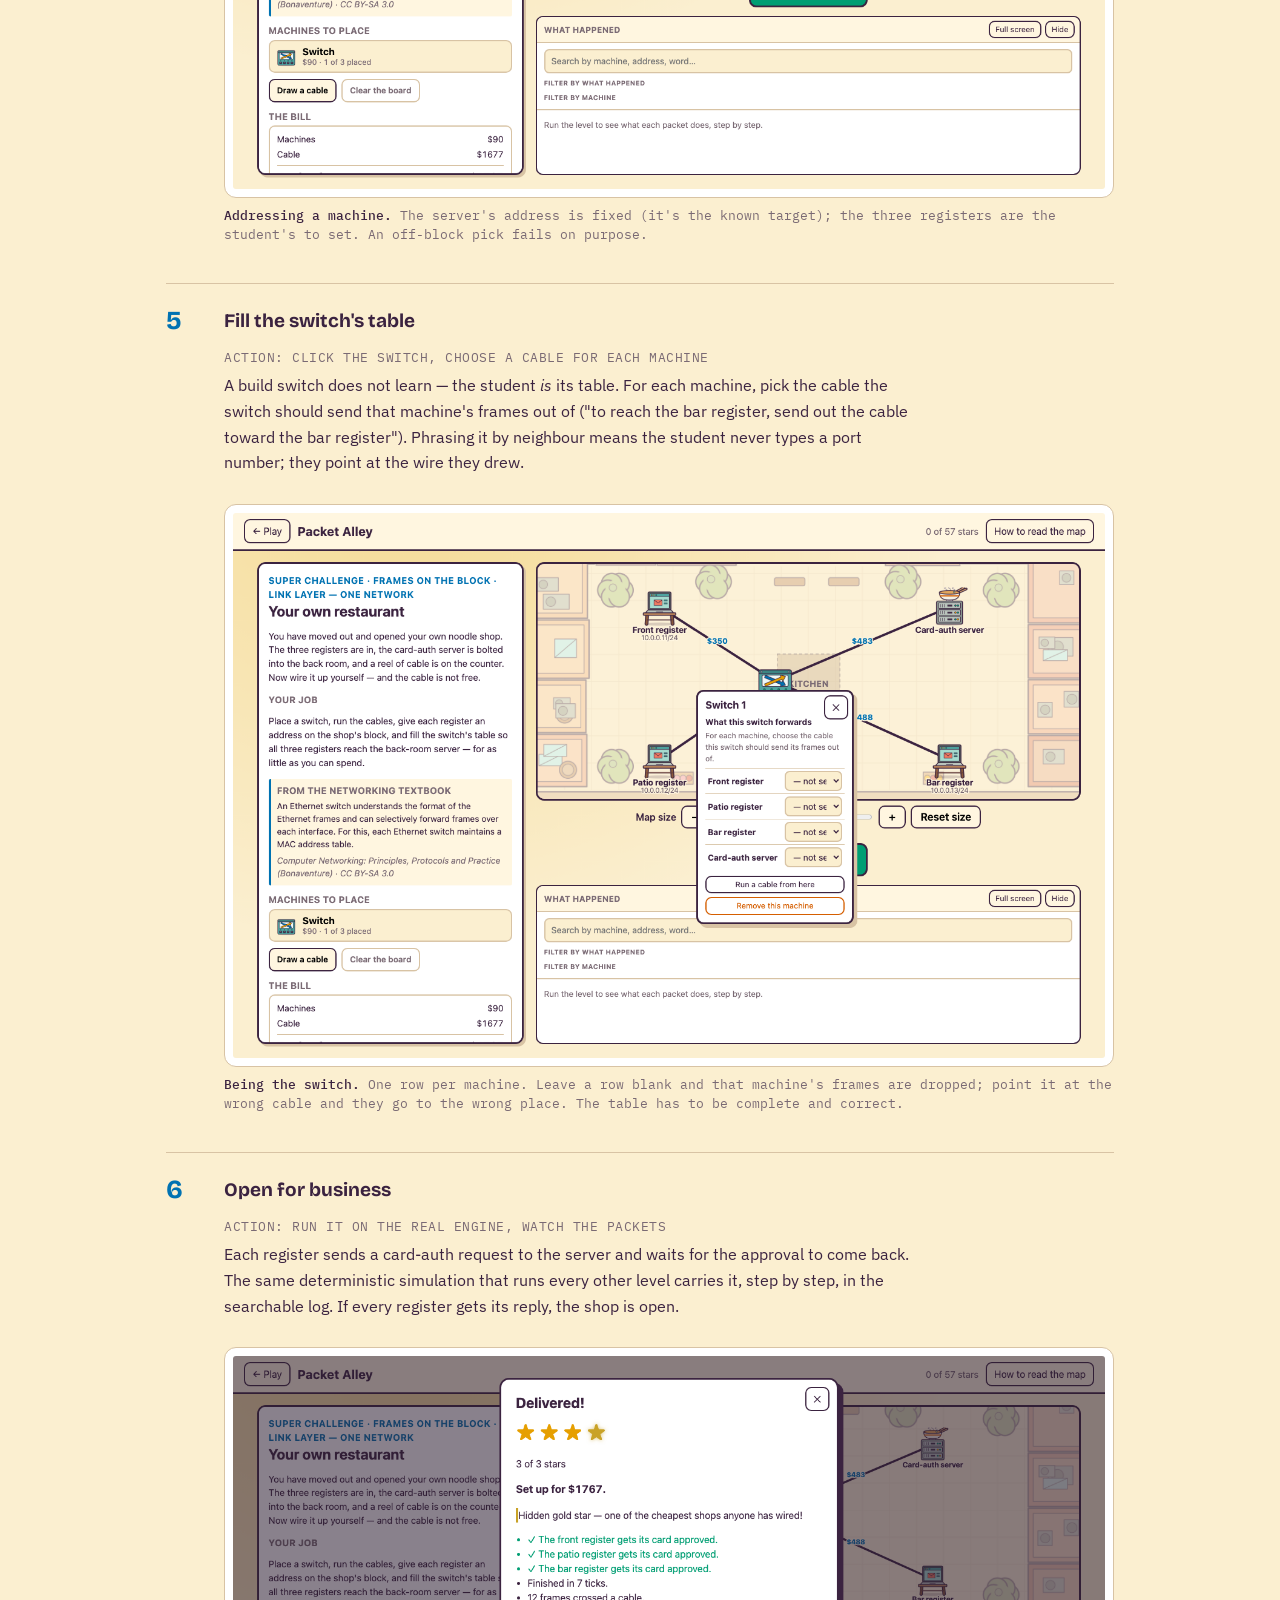
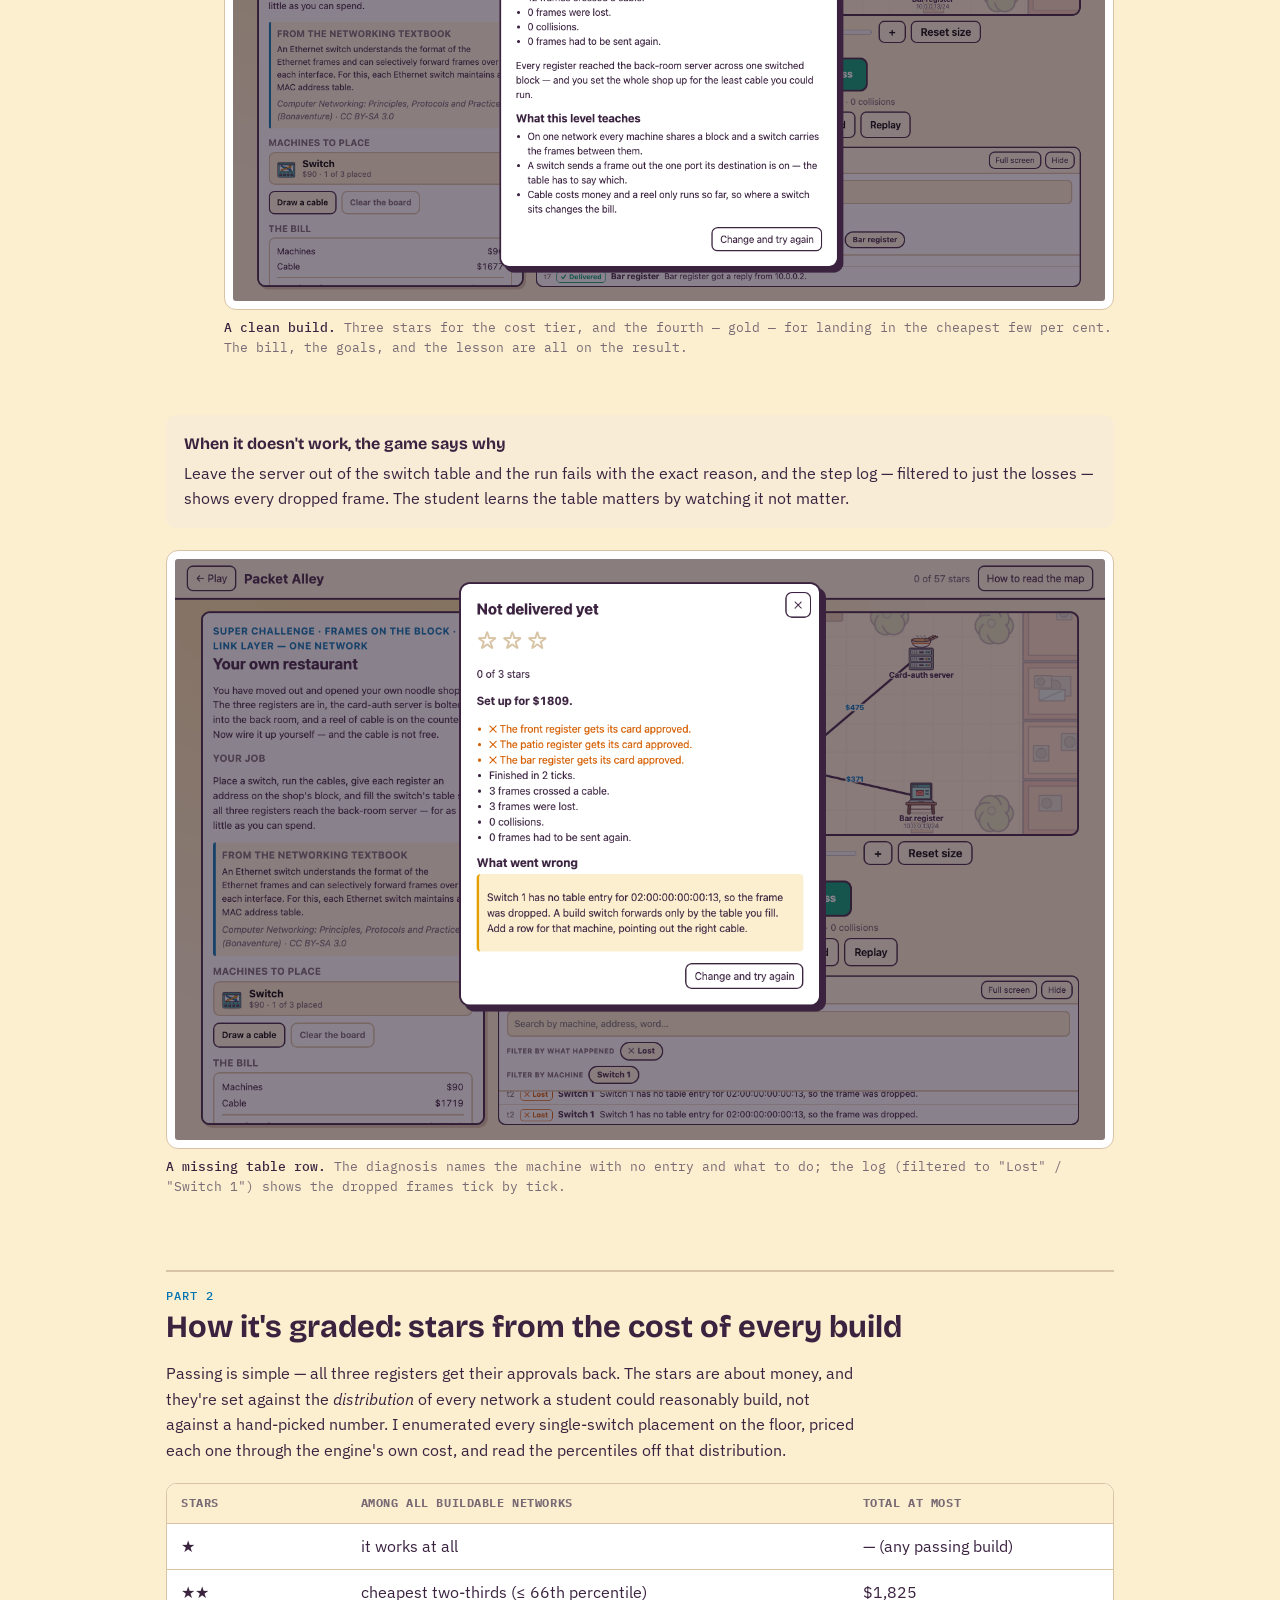
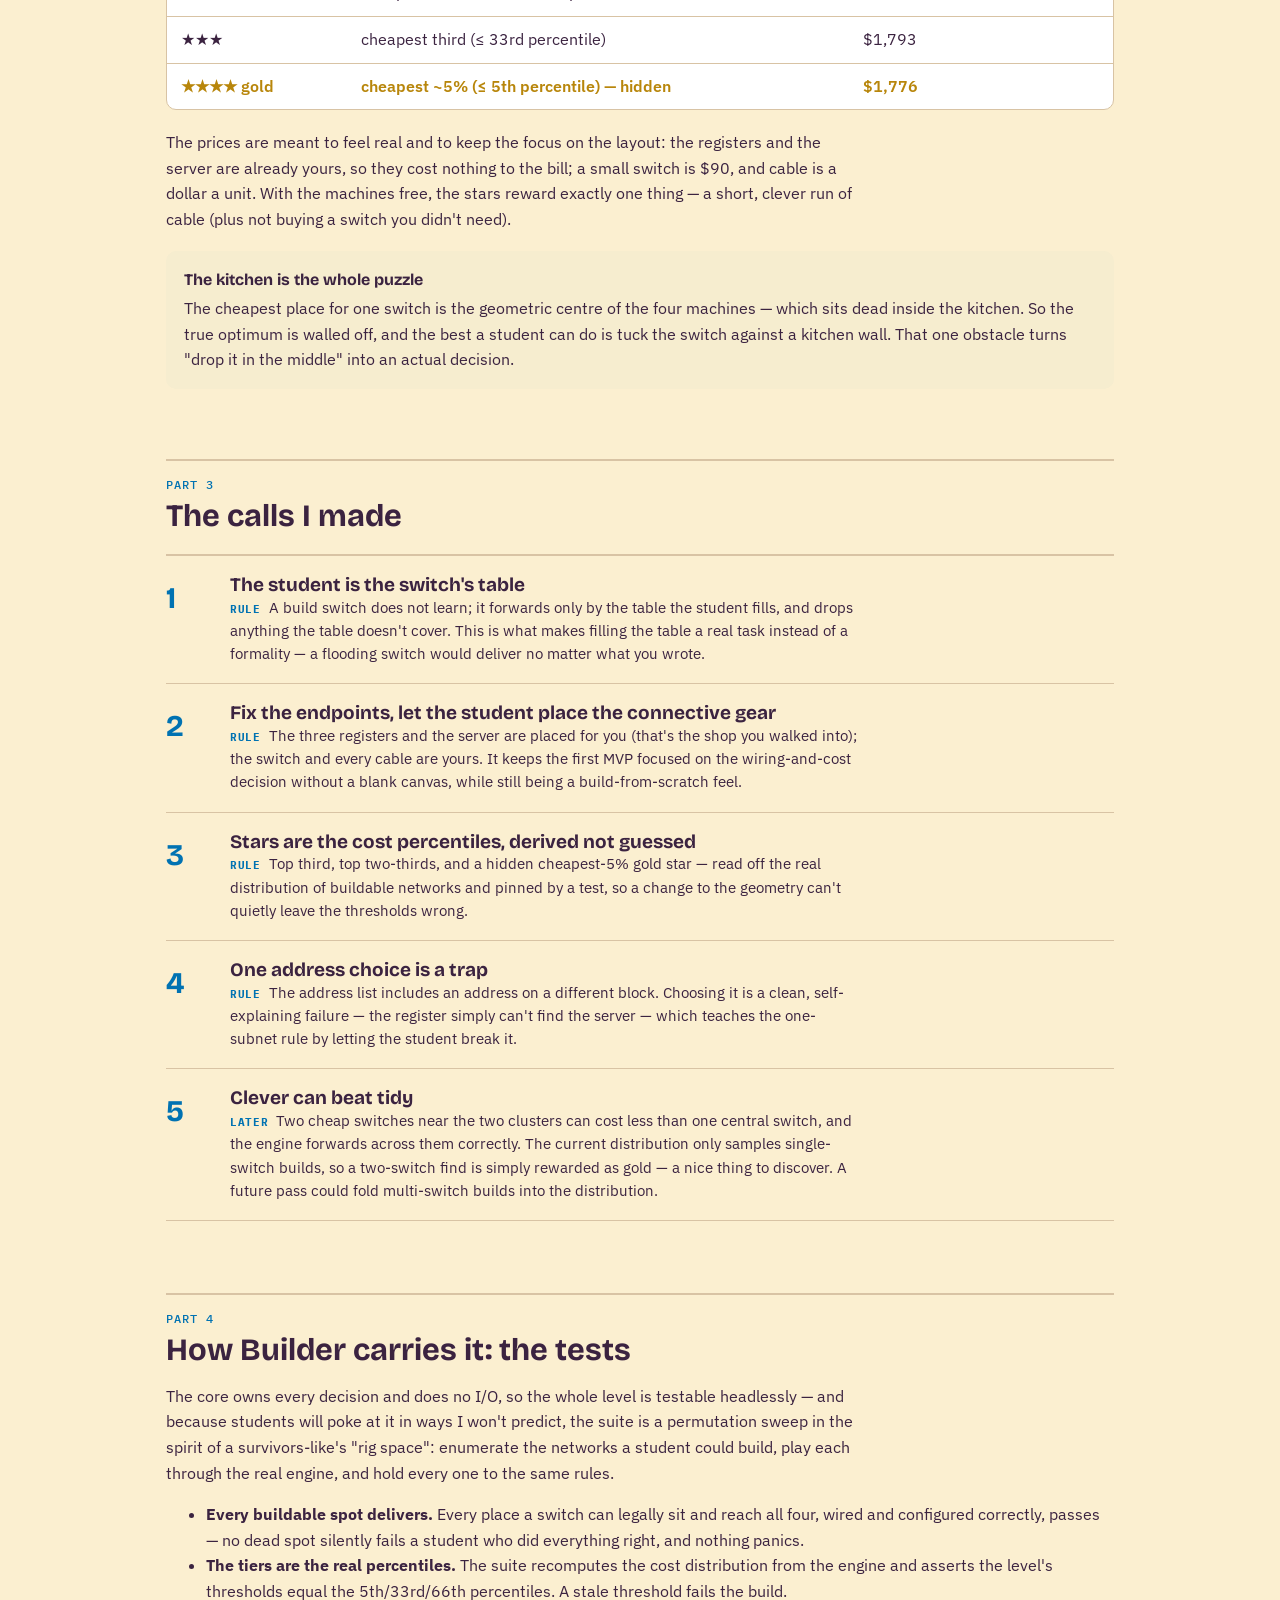
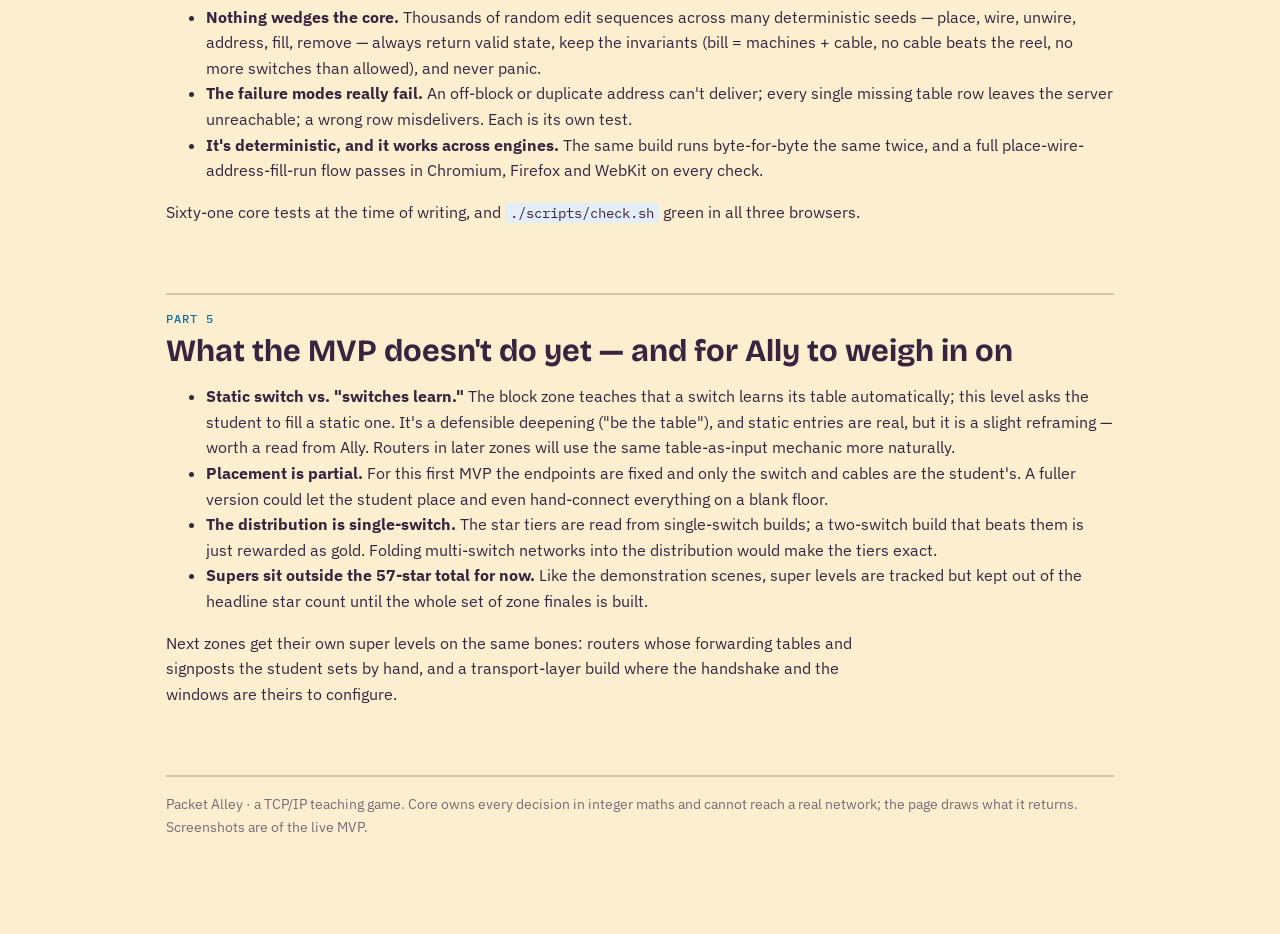
==== commit 33810dee: "Bigger map icons, drag-to-pan while zoomed, and free fixed machines - Device icons enlarged (core IC" ====
--- a/notes/super-levels-journal.html
+++ b/notes/super-levels-journal.html
@@ -141,7 +141,7 @@
       <p>The floor opens with only the fixed endpoints in place and glowing, each one asking for an address. The dashed box is the kitchen — a wall you cannot drop a machine on and must route cable around. Nothing is wired yet, so nothing works yet.</p>
       <figure>
         <img src="img/02-empty-floor.png" alt="The restaurant floor: front and patio registers on the left, a bar register bottom-right, a card-auth server top-right, and a dashed KITCHEN box in the middle. Each machine glows orange and reads needs an address.">
-        <figcaption><b>The empty floor.</b> The bill already reads $1,500 — the registers and server are bought; what's left is the connective gear and the cable.</figcaption>
+        <figcaption><b>The empty floor.</b> The bill starts at $0 — the registers and the server are already yours, so the only thing you spend on is the connective gear and the cable.</figcaption>
       </figure>
     </li>
 
@@ -190,7 +190,7 @@
       <p class="what">action: run it on the real engine, watch the packets</p>
       <p>Each register sends a card-auth request to the server and waits for the approval to come back. The same deterministic simulation that runs every other level carries it, step by step, in the searchable log. If every register gets its reply, the shop is open.</p>
       <figure>
-        <img src="img/07-result-gold.png" alt="A result sheet reading Delivered!, four stars (three plus a gold one), Set up for $3,267, a note Hidden gold star — one of the cheapest shops anyone has wired, three green goals met, and the lesson recap.">
+        <img src="img/07-result-gold.png" alt="A result sheet reading Delivered!, four stars (three plus a gold one), Set up for $1,767, a note Hidden gold star — one of the cheapest shops anyone has wired, three green goals met, and the lesson recap.">
         <figcaption><b>A clean build.</b> Three stars for the cost tier, and the fourth — gold — for landing in the cheapest few per cent. The bill, the goals, and the lesson are all on the result.</figcaption>
       </figure>
     </li>
@@ -214,13 +214,13 @@
       <thead><tr><th>Stars</th><th>Among all buildable networks</th><th>Total at most</th></tr></thead>
       <tbody>
         <tr><td>★</td><td>it works at all</td><td class="num">— (any passing build)</td></tr>
-        <tr><td>★★</td><td>cheapest two-thirds (≤ 66th percentile)</td><td class="num">$3,325</td></tr>
-        <tr><td>★★★</td><td>cheapest third (≤ 33rd percentile)</td><td class="num">$3,293</td></tr>
-        <tr><td class="gold-cell">★★★★ gold</td><td class="gold-cell">cheapest ~5% (≤ 5th percentile) — hidden</td><td class="num gold-cell">$3,276</td></tr>
+        <tr><td>★★</td><td>cheapest two-thirds (≤ 66th percentile)</td><td class="num">$1,825</td></tr>
+        <tr><td>★★★</td><td>cheapest third (≤ 33rd percentile)</td><td class="num">$1,793</td></tr>
+        <tr><td class="gold-cell">★★★★ gold</td><td class="gold-cell">cheapest ~5% (≤ 5th percentile) — hidden</td><td class="num gold-cell">$1,776</td></tr>
       </tbody>
     </table>
   </div>
-  <p>The prices that feed this are meant to feel real: a point-of-sale register and the server are the sunk cost of the shop ($1,500 together), a small switch is $90, and cable is a dollar a unit. Because the machines are fixed, the only thing the stars really reward is a short, clever run of cable.</p>
+  <p>The prices are meant to feel real and to keep the focus on the layout: the registers and the server are already yours, so they cost nothing to the bill; a small switch is $90, and cable is a dollar a unit. With the machines free, the stars reward exactly one thing — a short, clever run of cable (plus not buying a switch you didn't need).</p>
   <div class="note gold">
     <strong>The kitchen is the whole puzzle</strong>
     <p>The cheapest place for one switch is the geometric centre of the four machines — which sits dead inside the kitchen. So the true optimum is walled off, and the best a student can do is tuck the switch against a kitchen wall. That one obstacle turns "drop it in the middle" into an actual decision.</p>
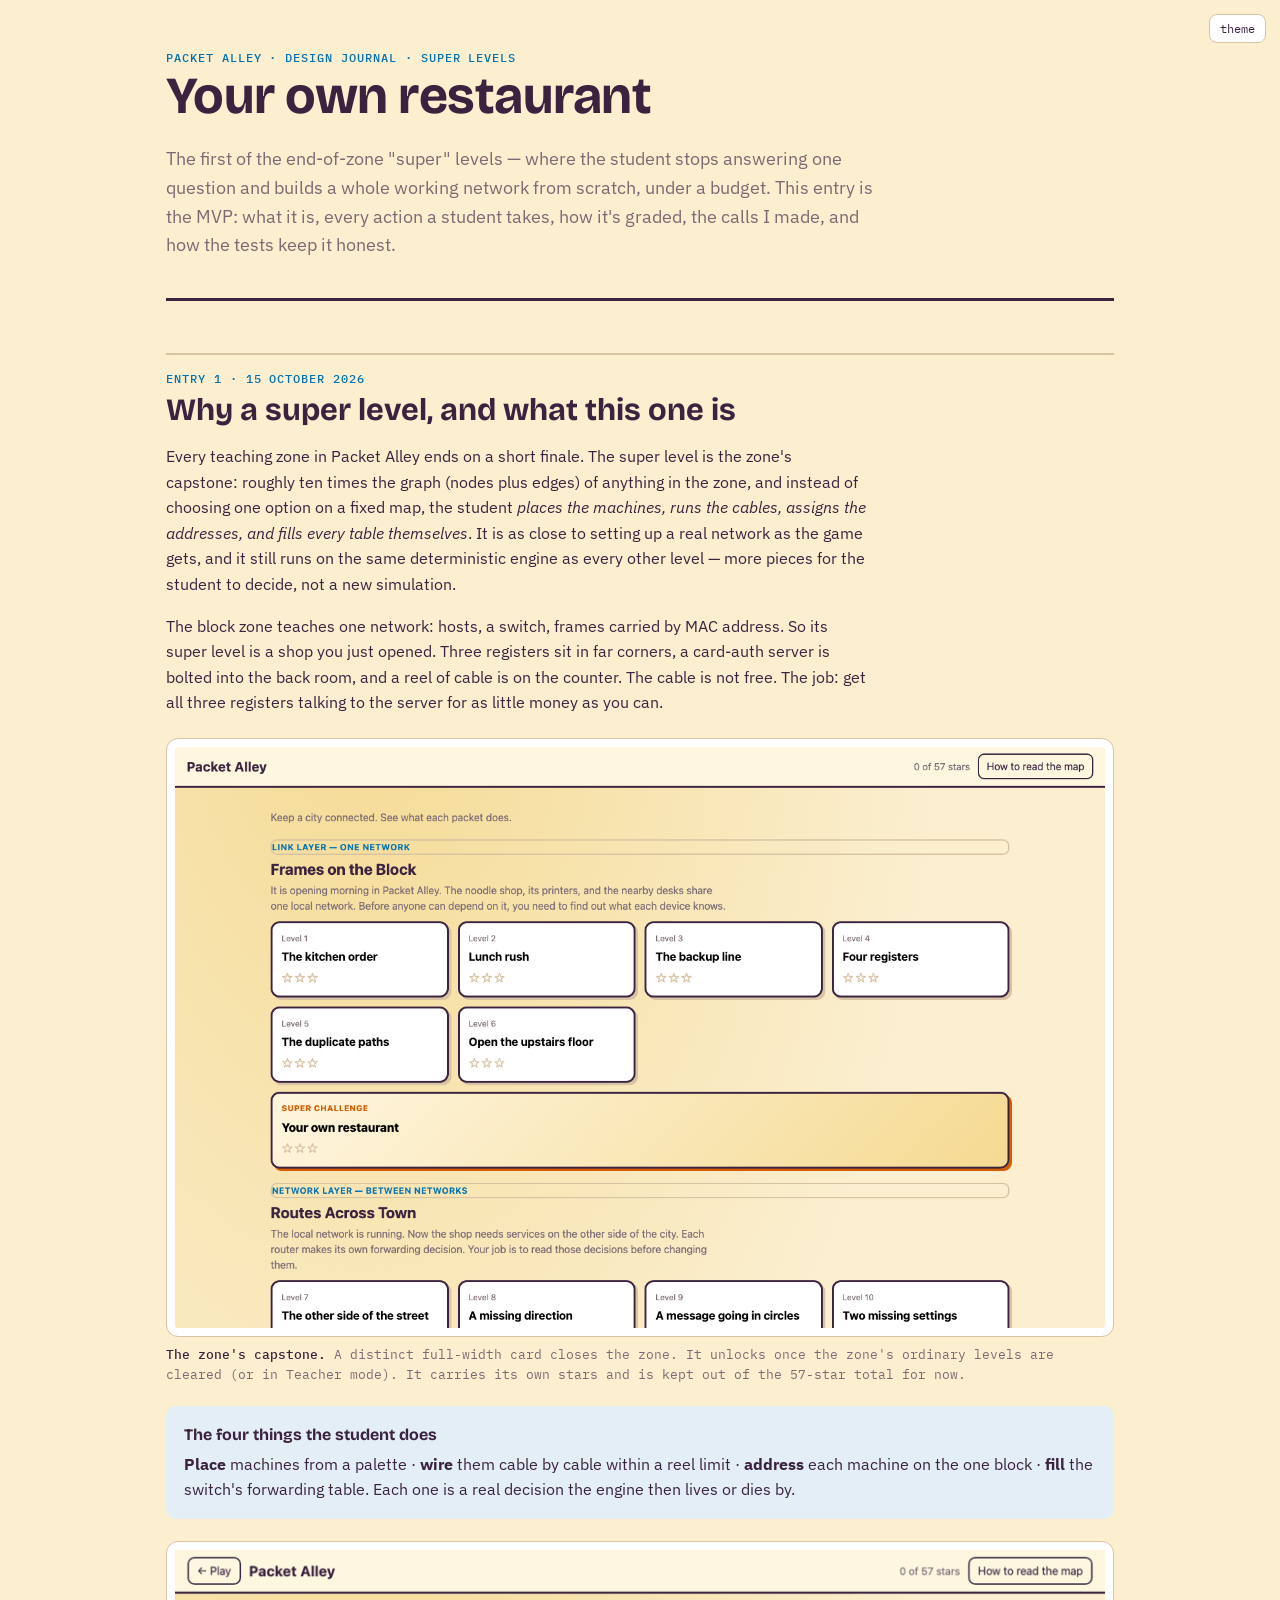
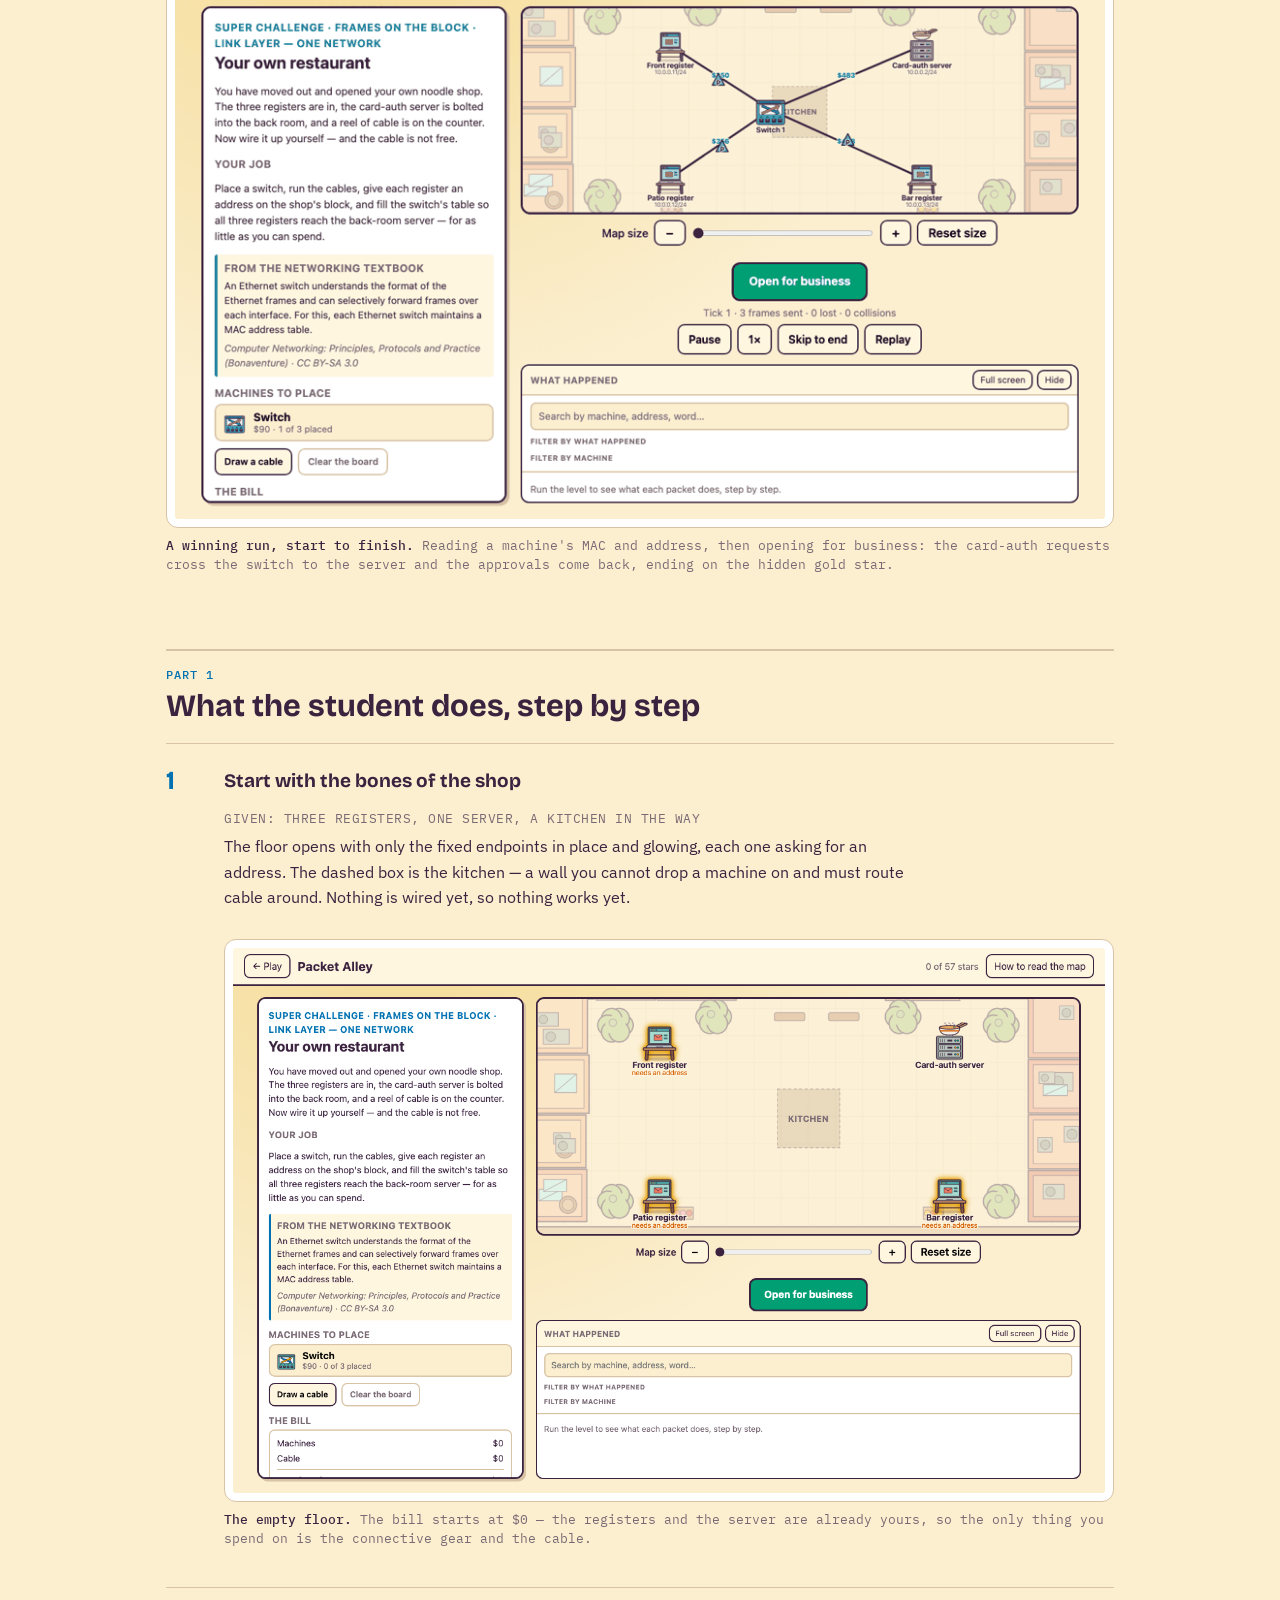
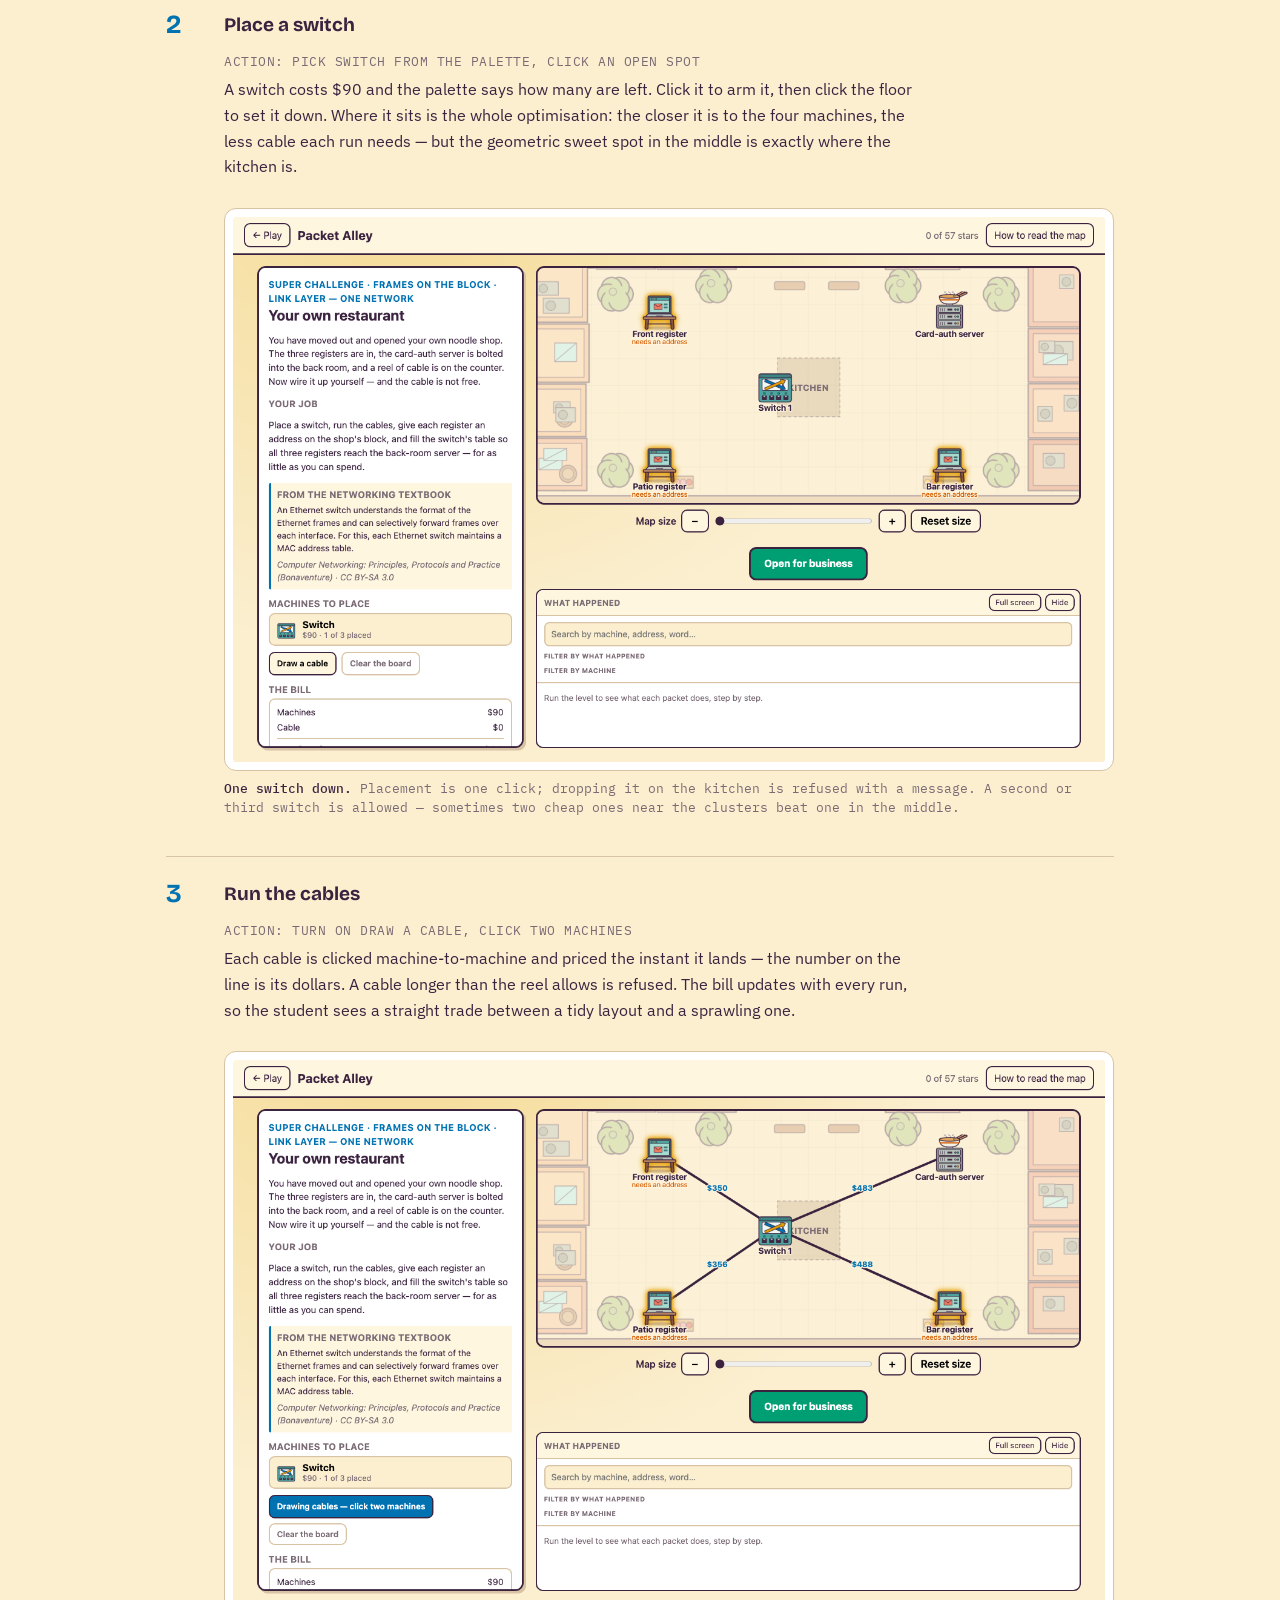
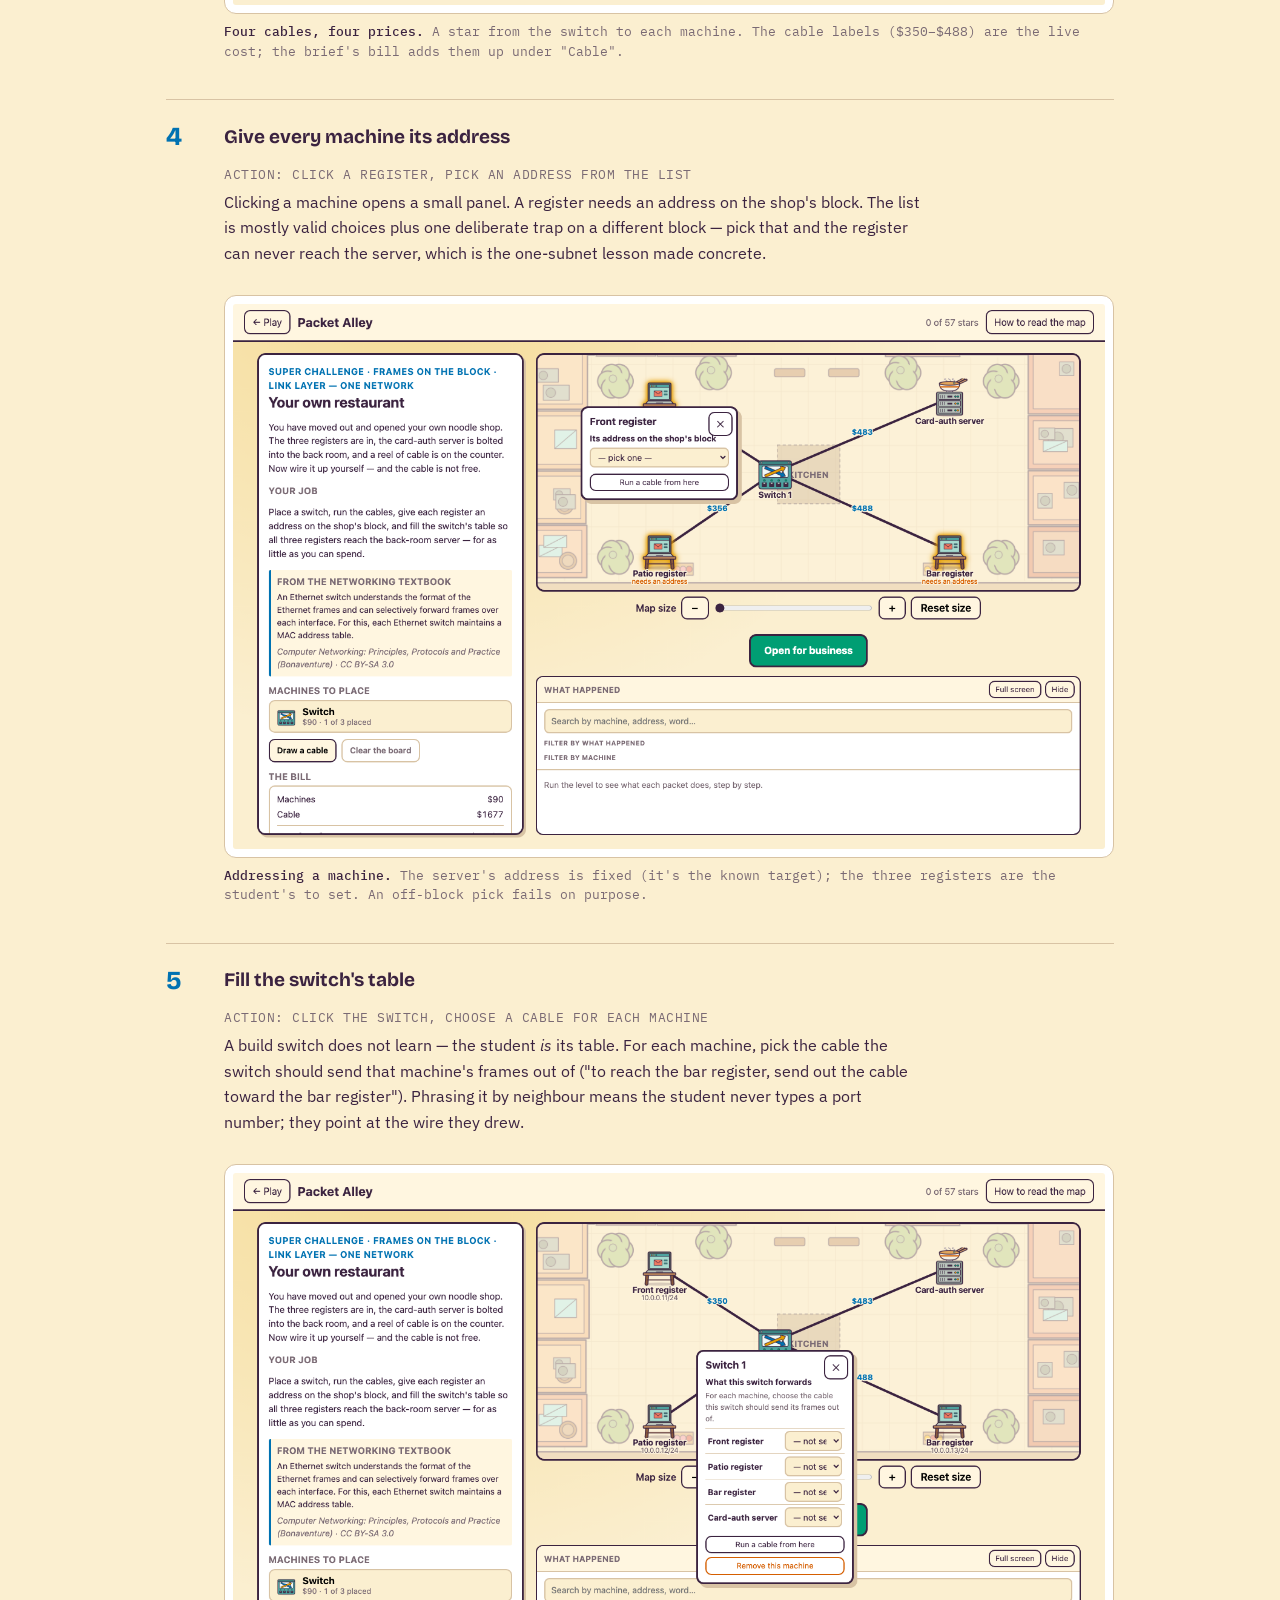
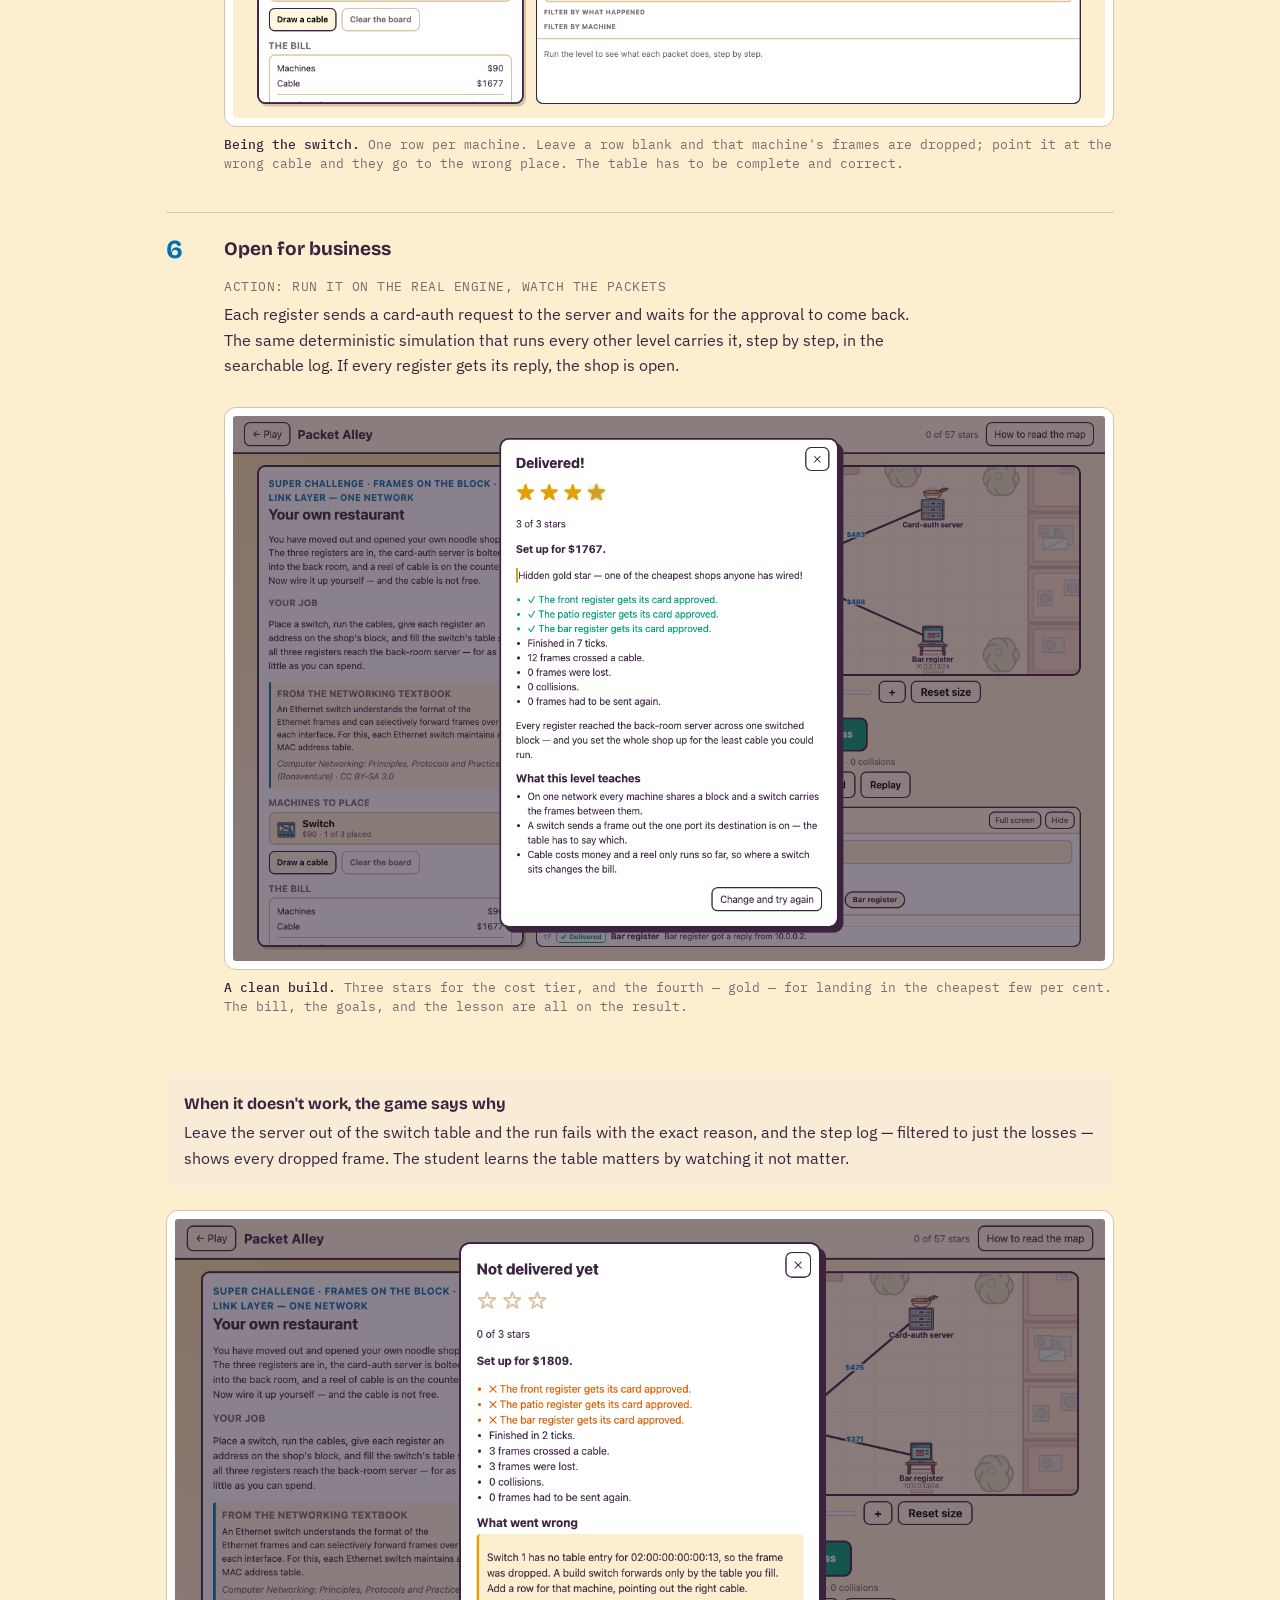
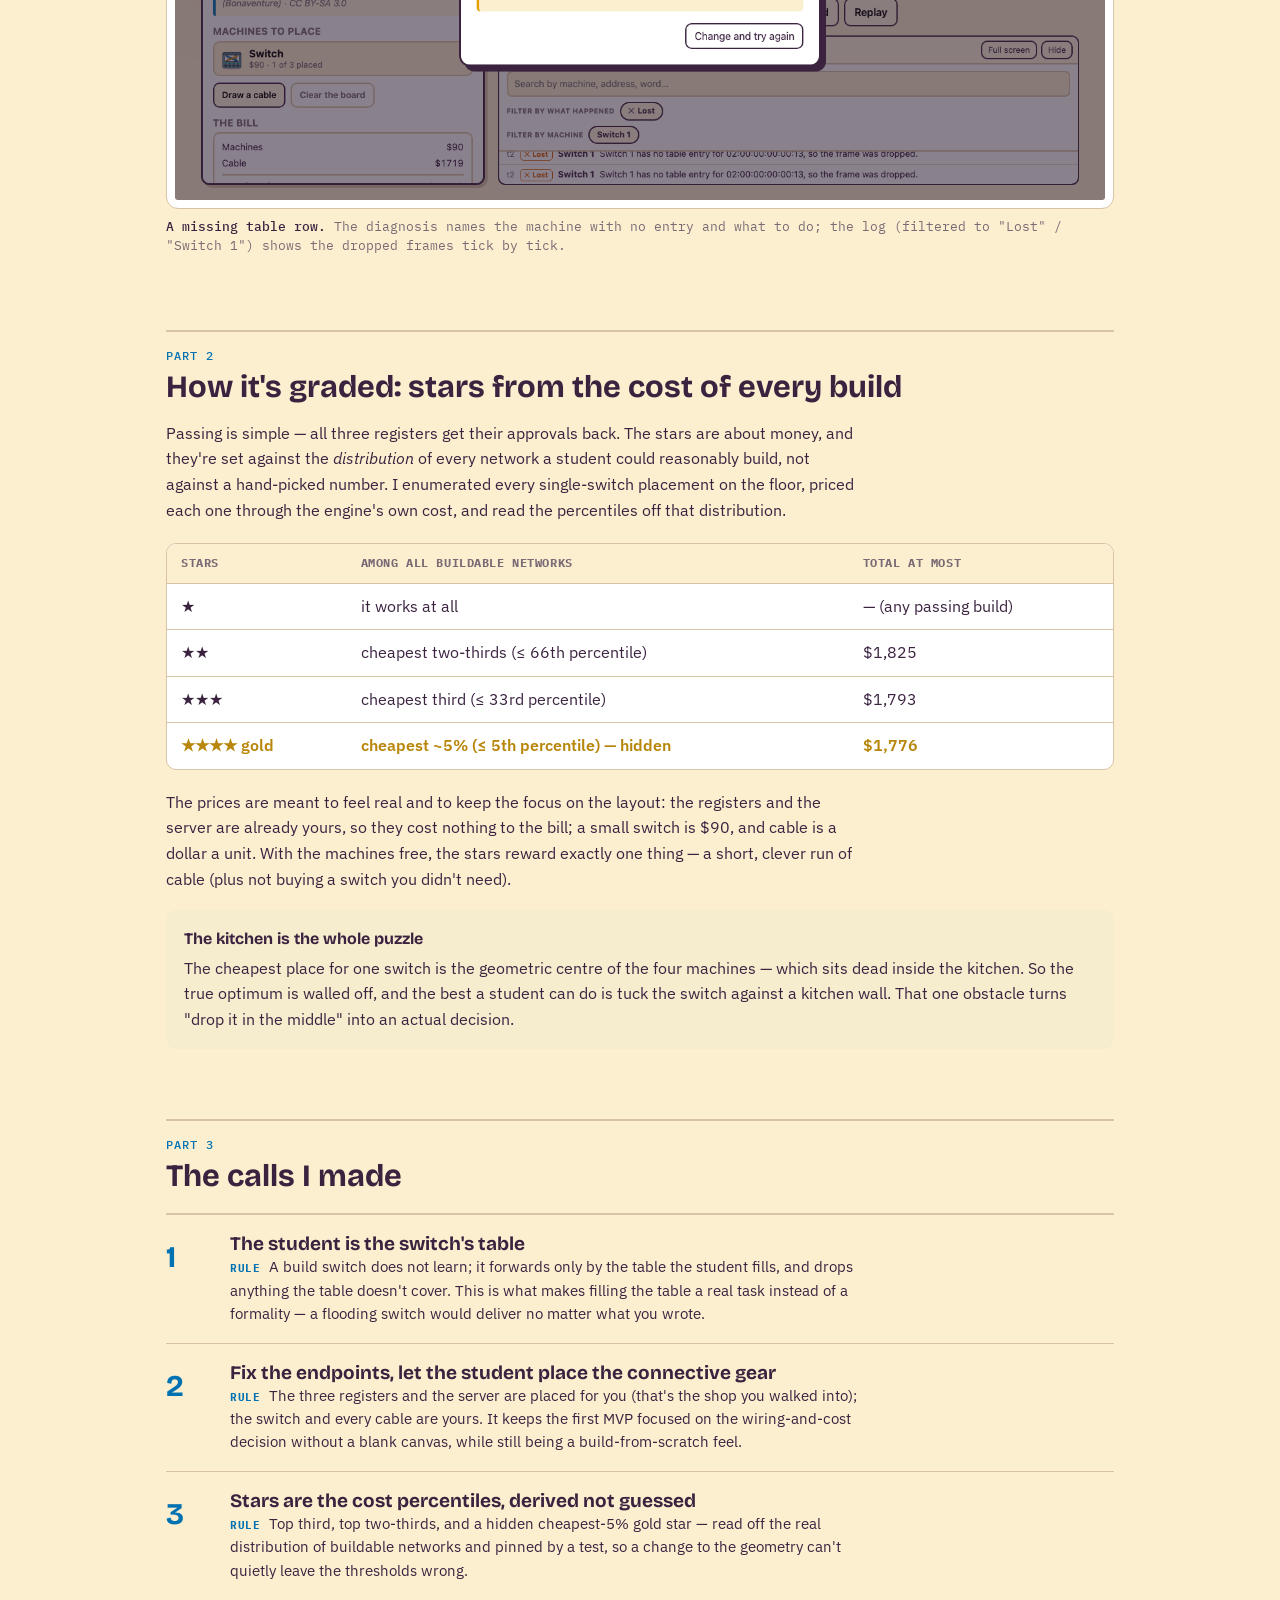
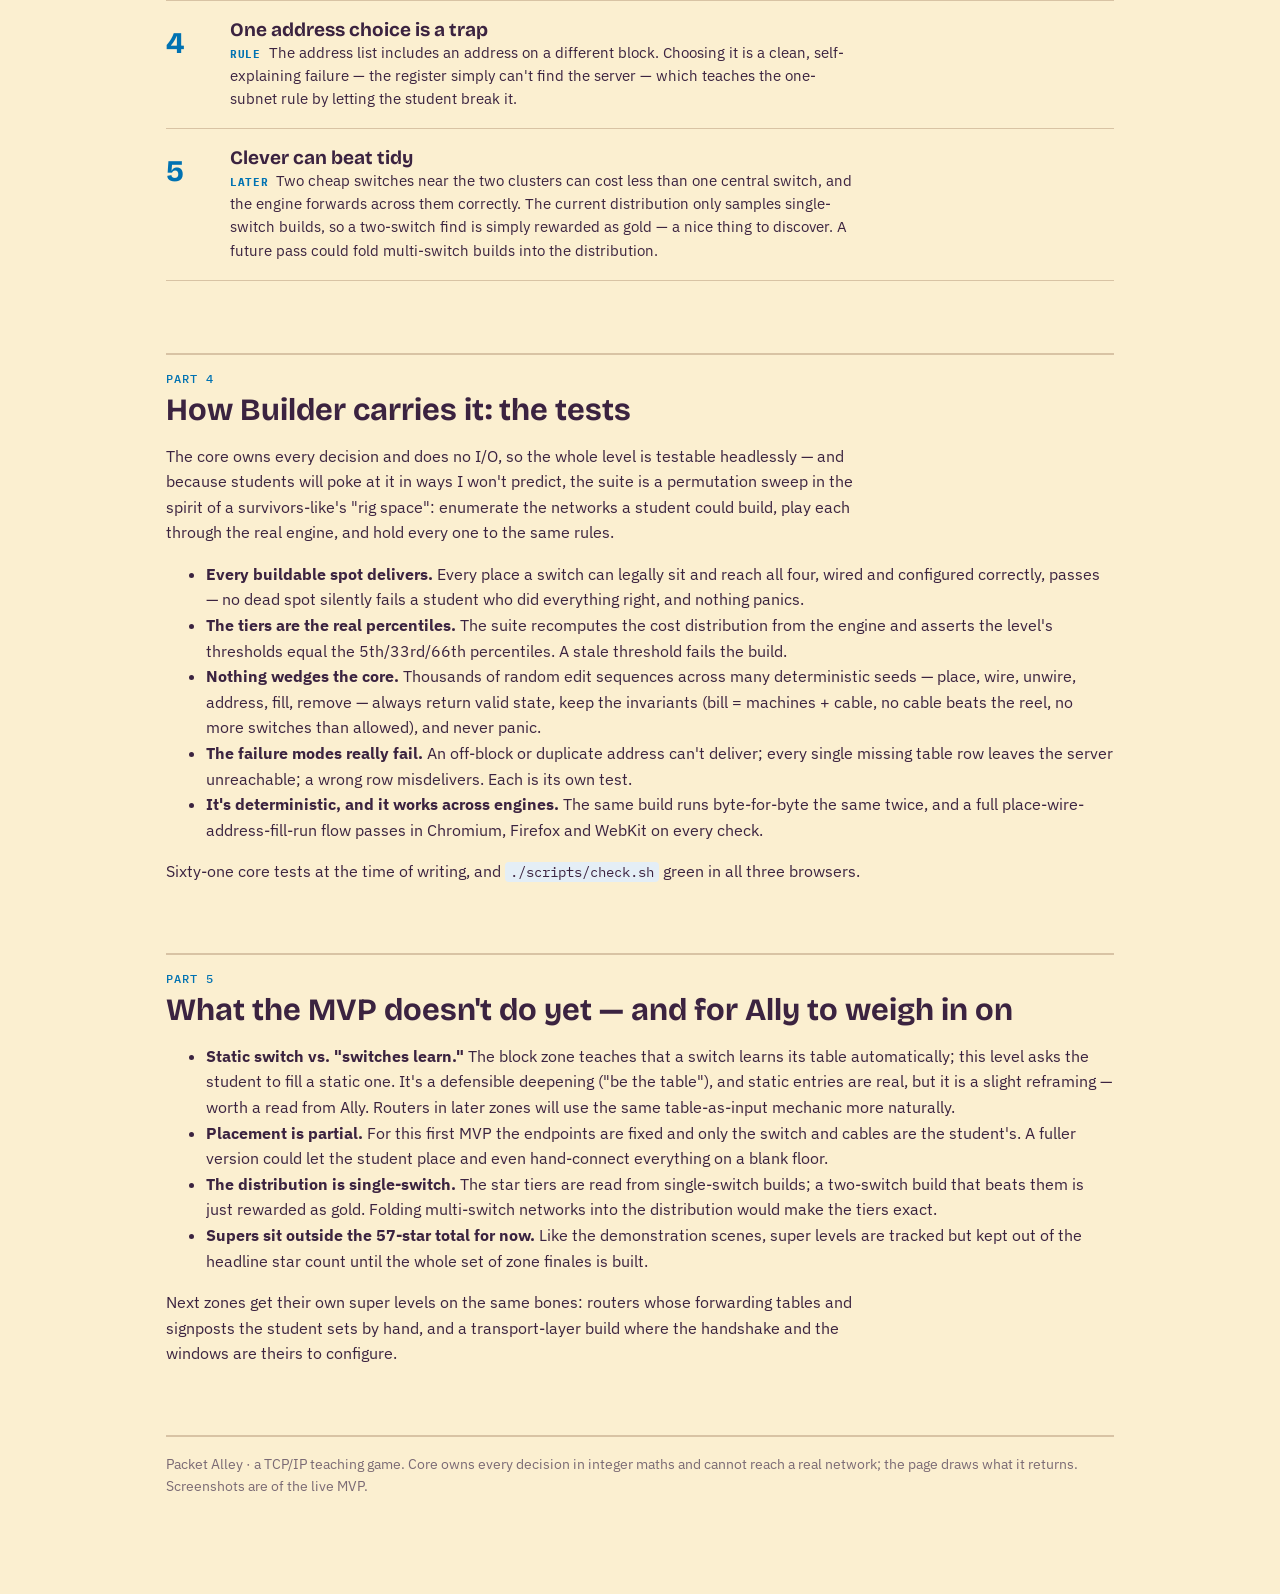
==== commit c5be0dc8: "Build level: show every machine's MAC (and address), and a winning-run recording - build_state now r" ====
--- a/notes/super-levels-journal.html
+++ b/notes/super-levels-journal.html
@@ -129,6 +129,10 @@
     <strong>The four things the student does</strong>
     <p><b>Place</b> machines from a palette · <b>wire</b> them cable by cable within a reel limit · <b>address</b> each machine on the one block · <b>fill</b> the switch's forwarding table. Each one is a real decision the engine then lives or dies by.</p>
   </div>
+  <figure>
+    <img src="img/winning-run.gif" alt="A recording: opening the card-auth server to read its MAC and IP, then running a winning layout — ping requests cross the switch to the server and the replies come back, ending on a four-star gold result.">
+    <figcaption><b>A winning run, start to finish.</b> Reading a machine's MAC and address, then opening for business: the card-auth requests cross the switch to the server and the approvals come back, ending on the hidden gold star.</figcaption>
+  </figure>
 </section>
 
 <section>
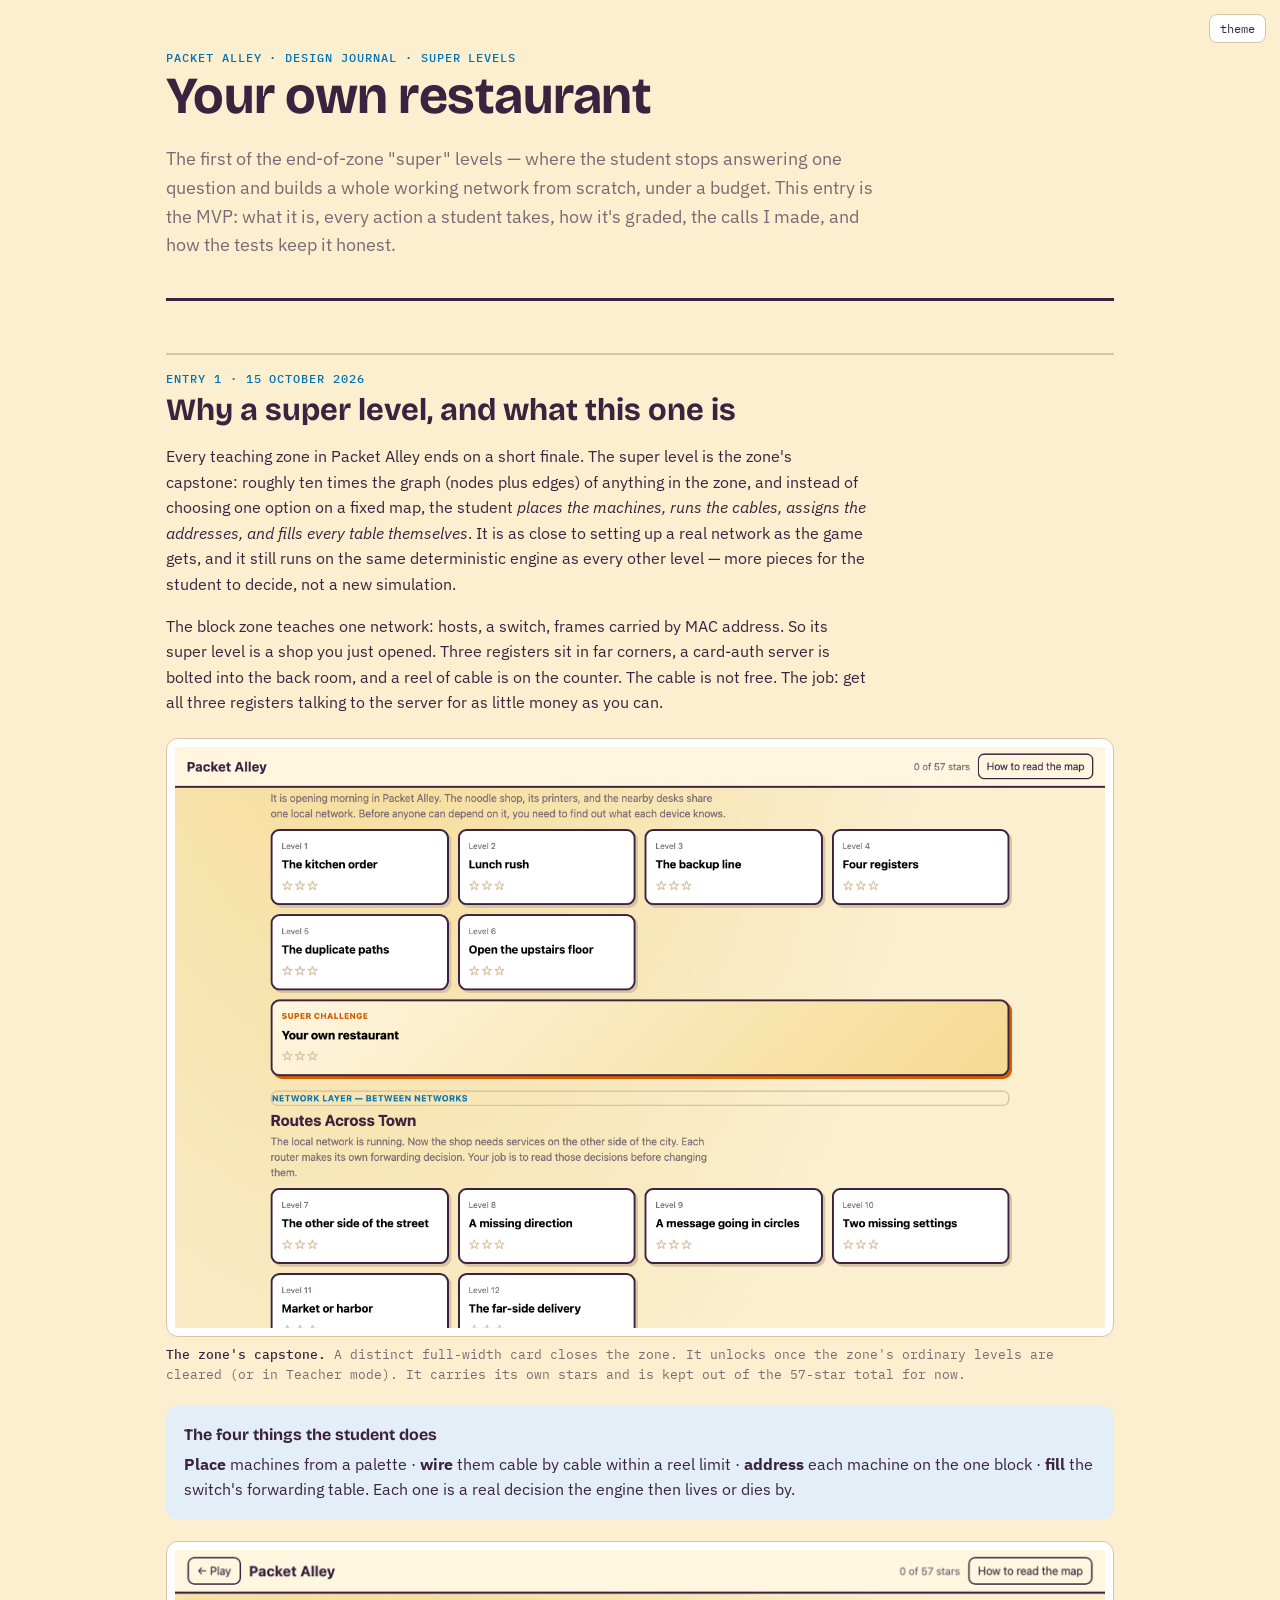
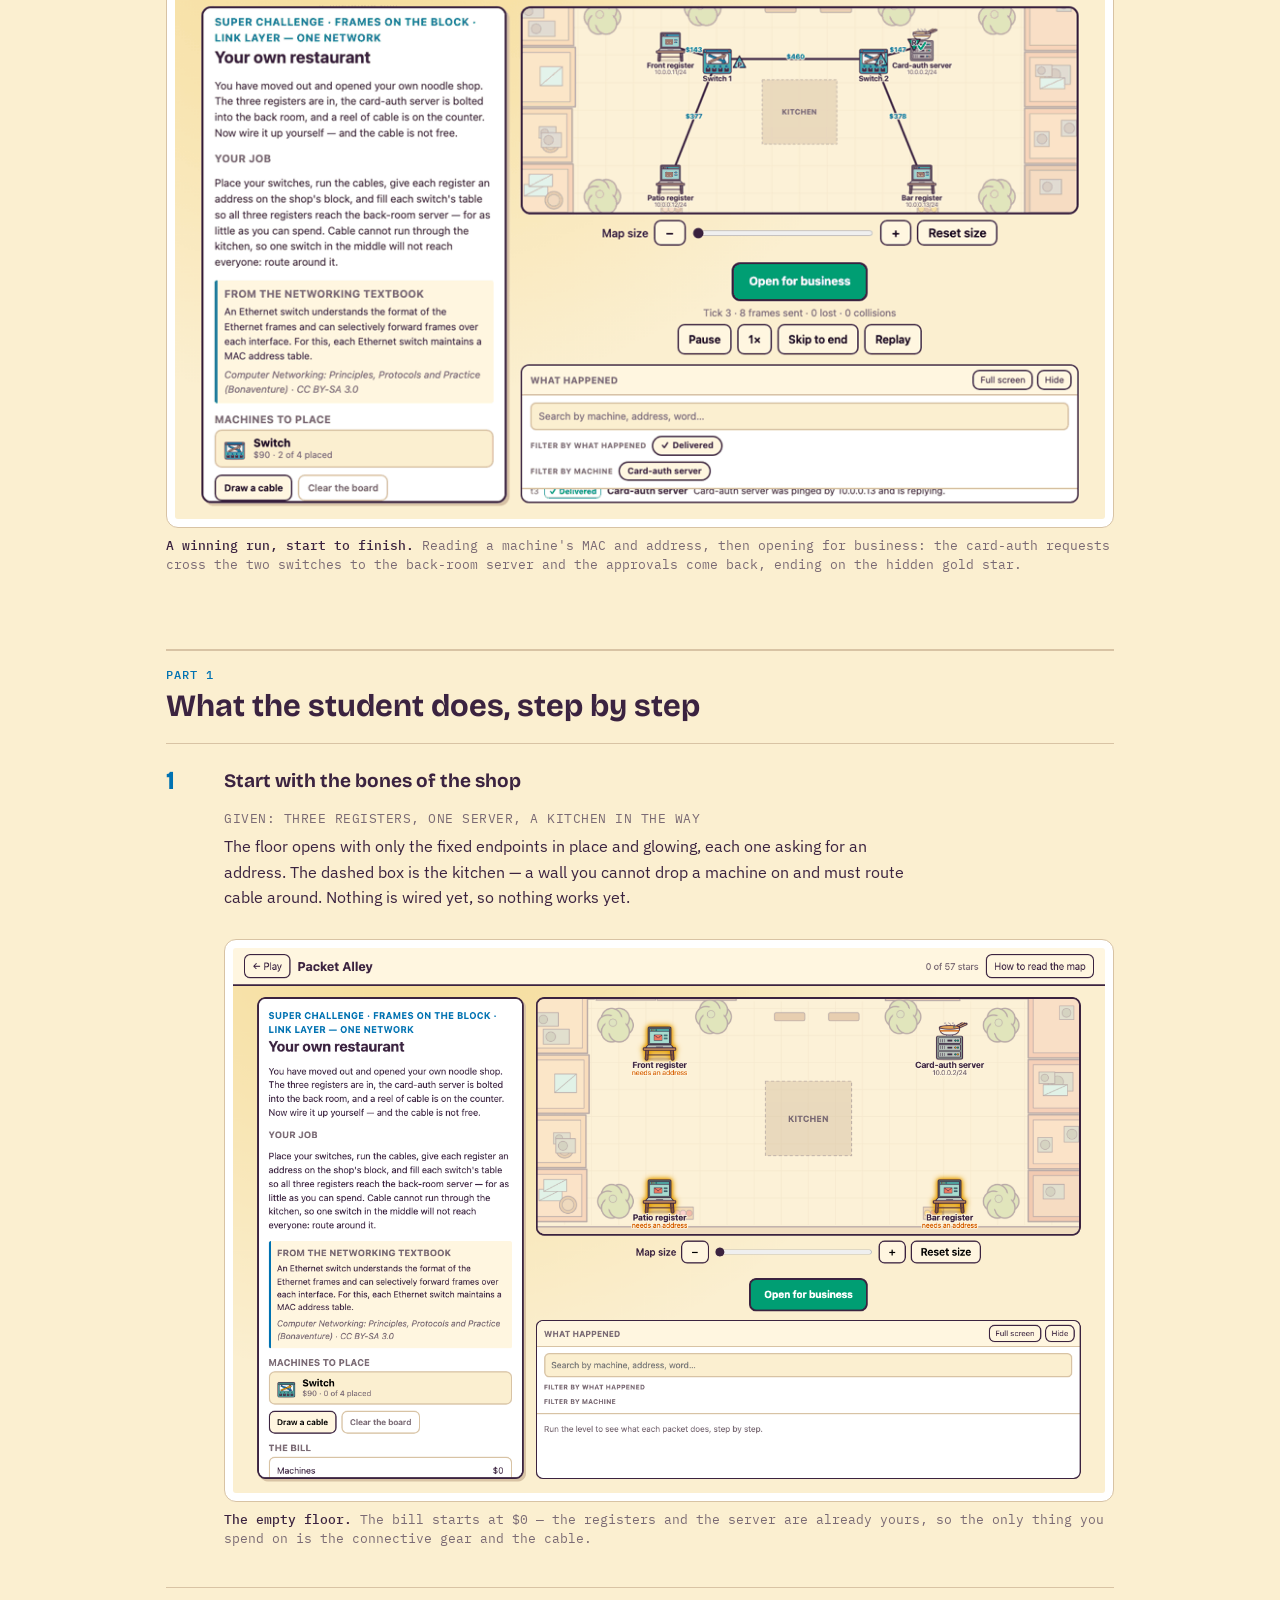
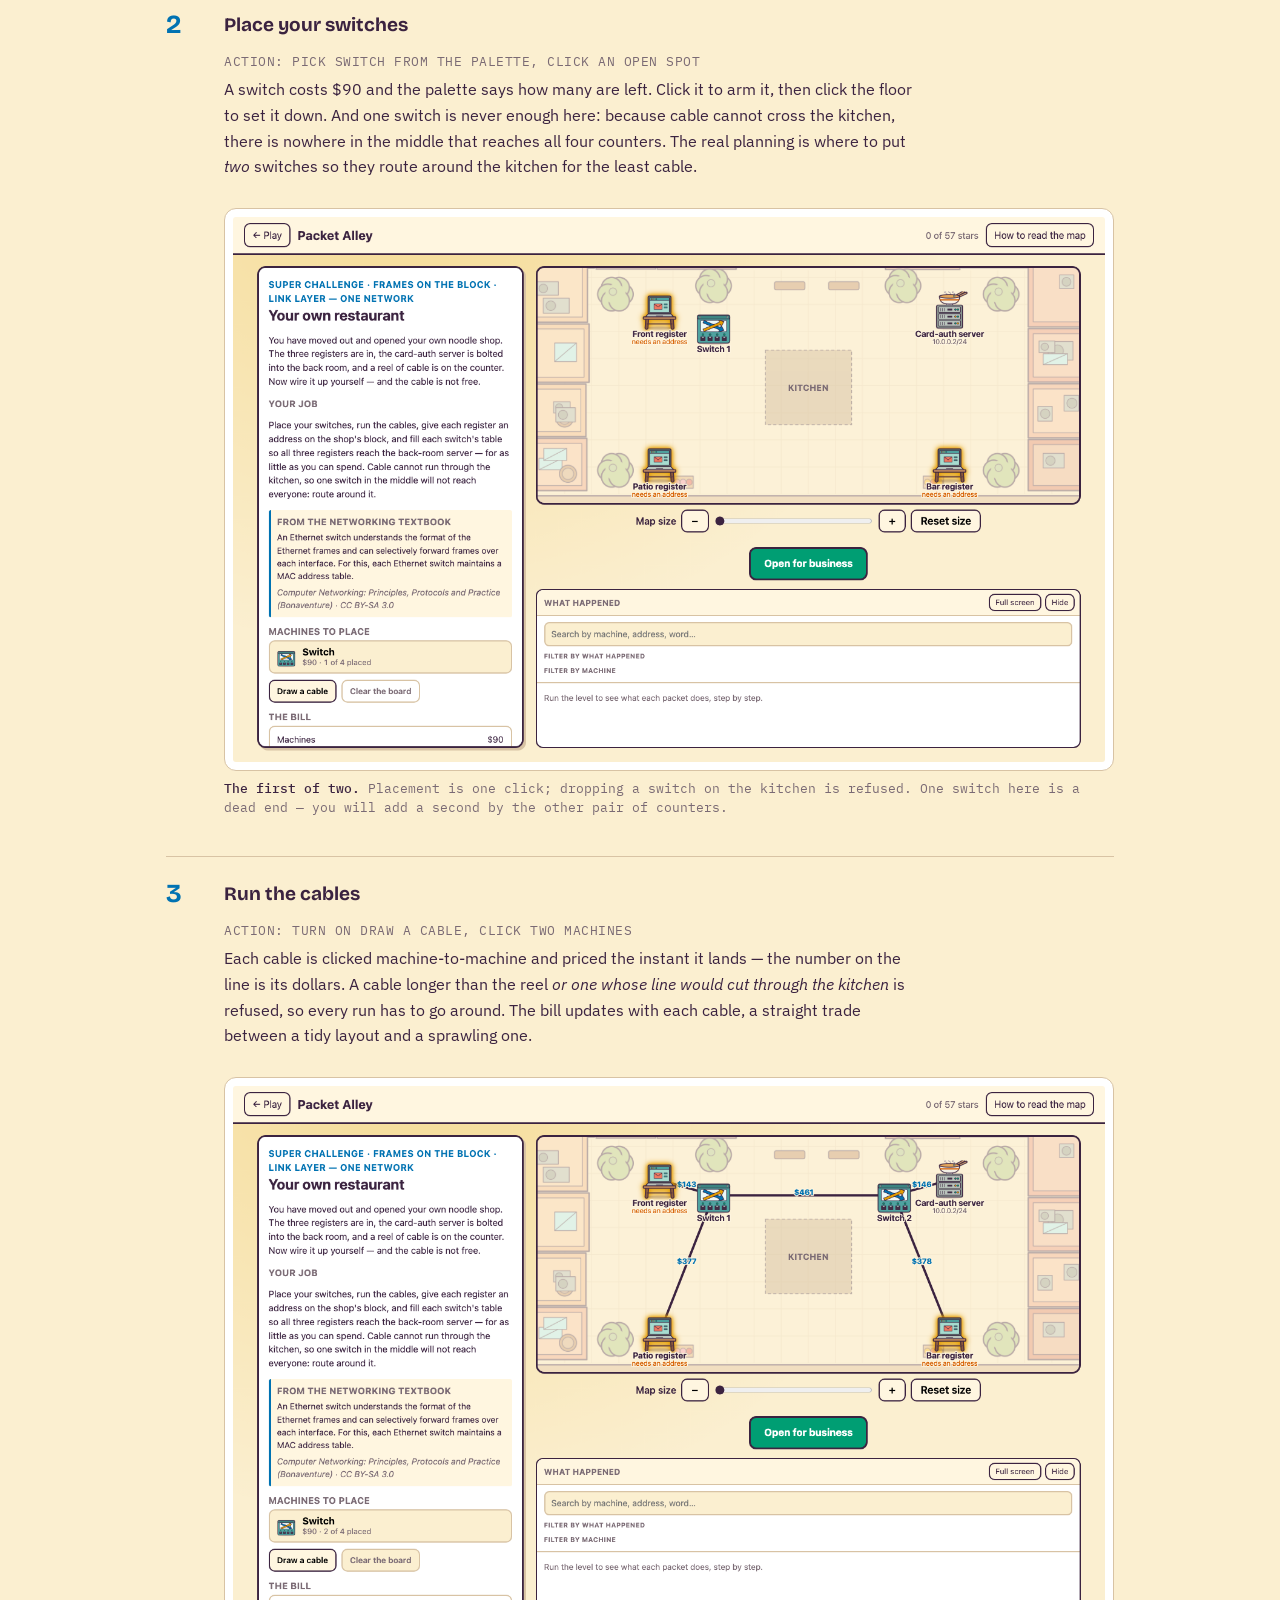
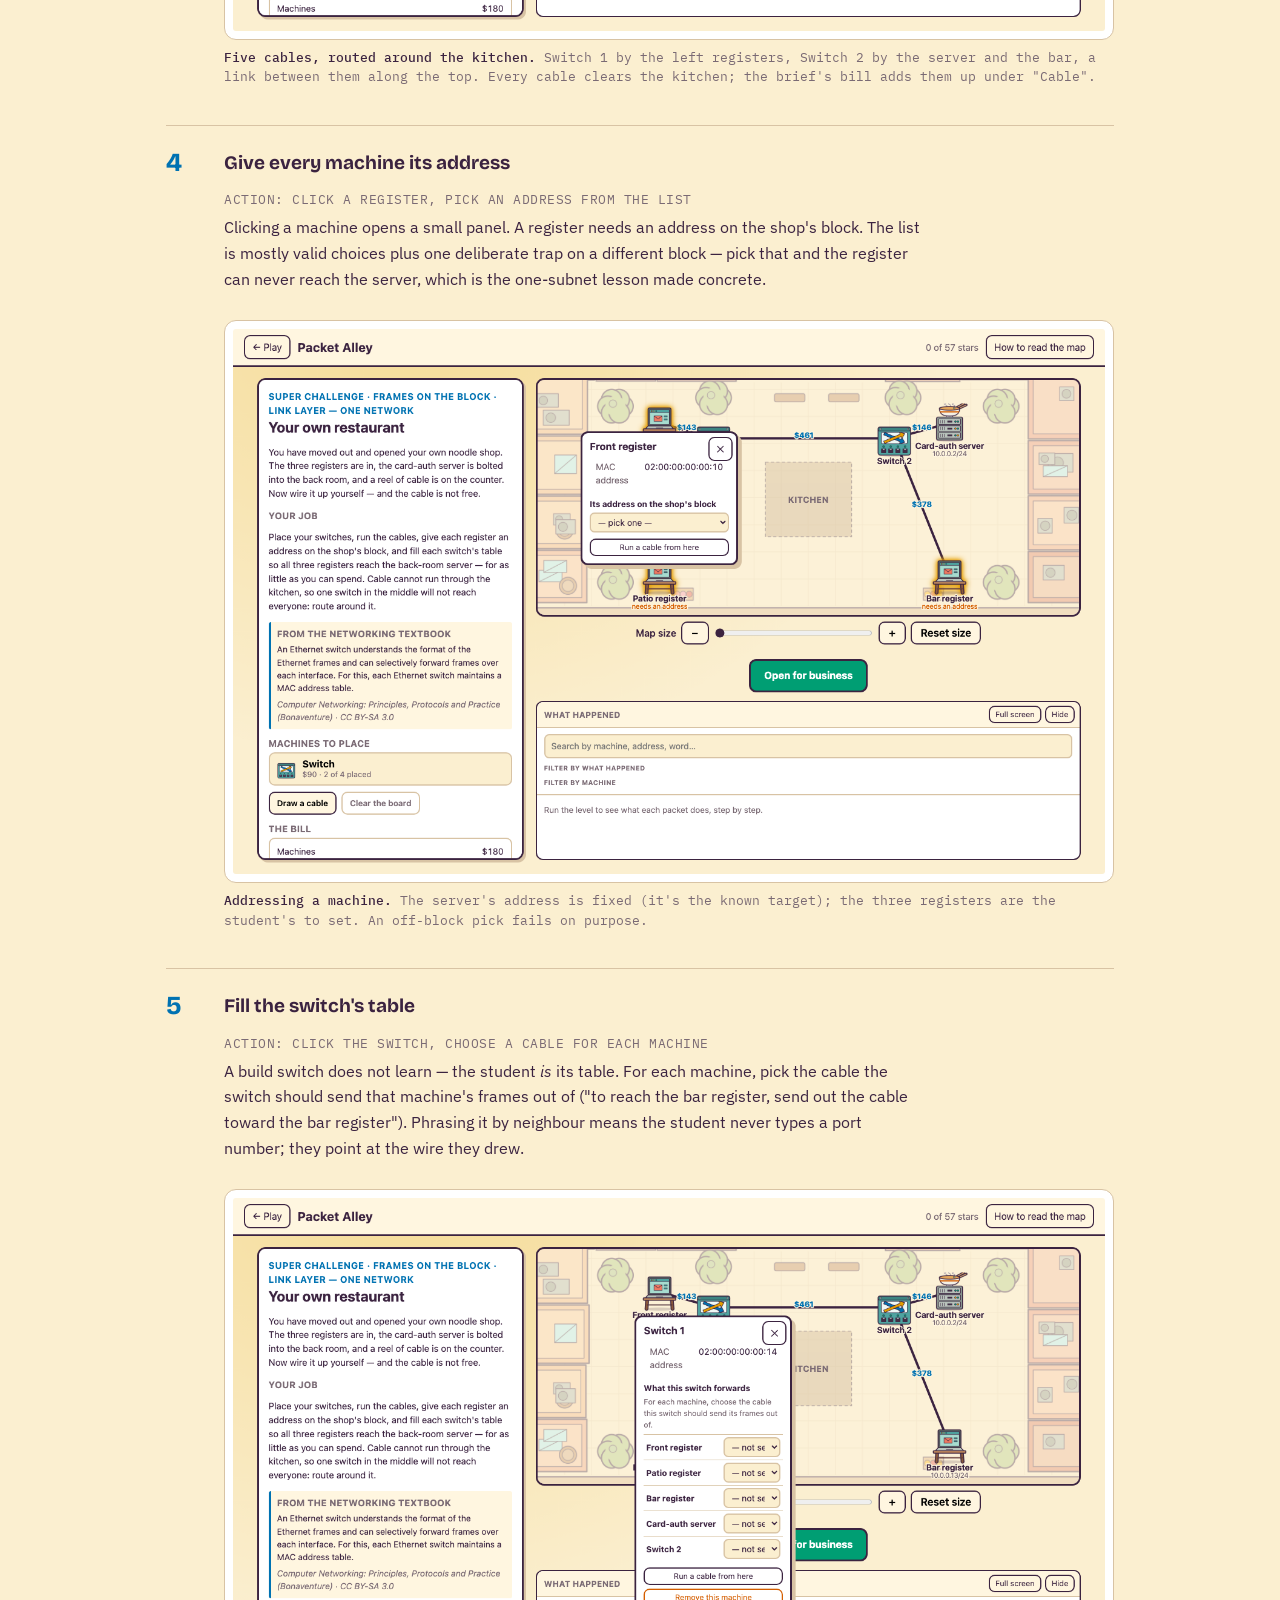
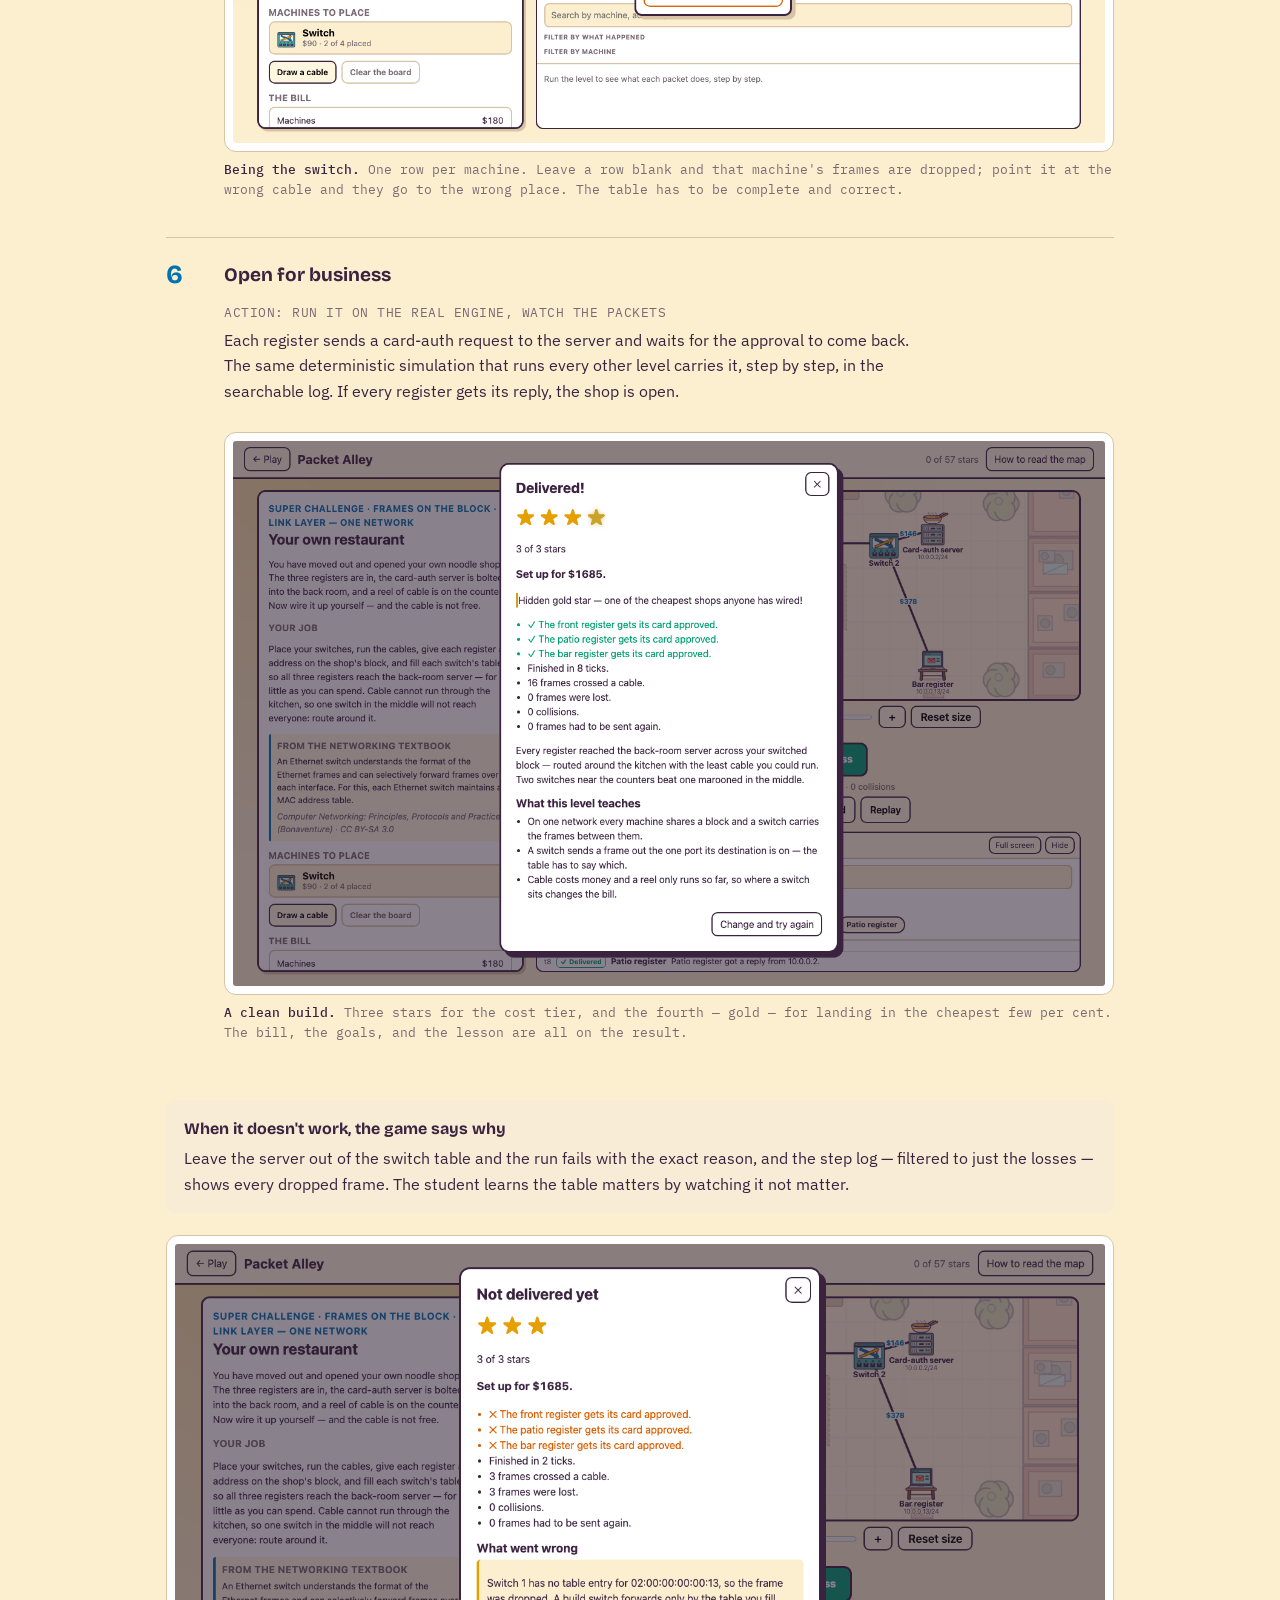
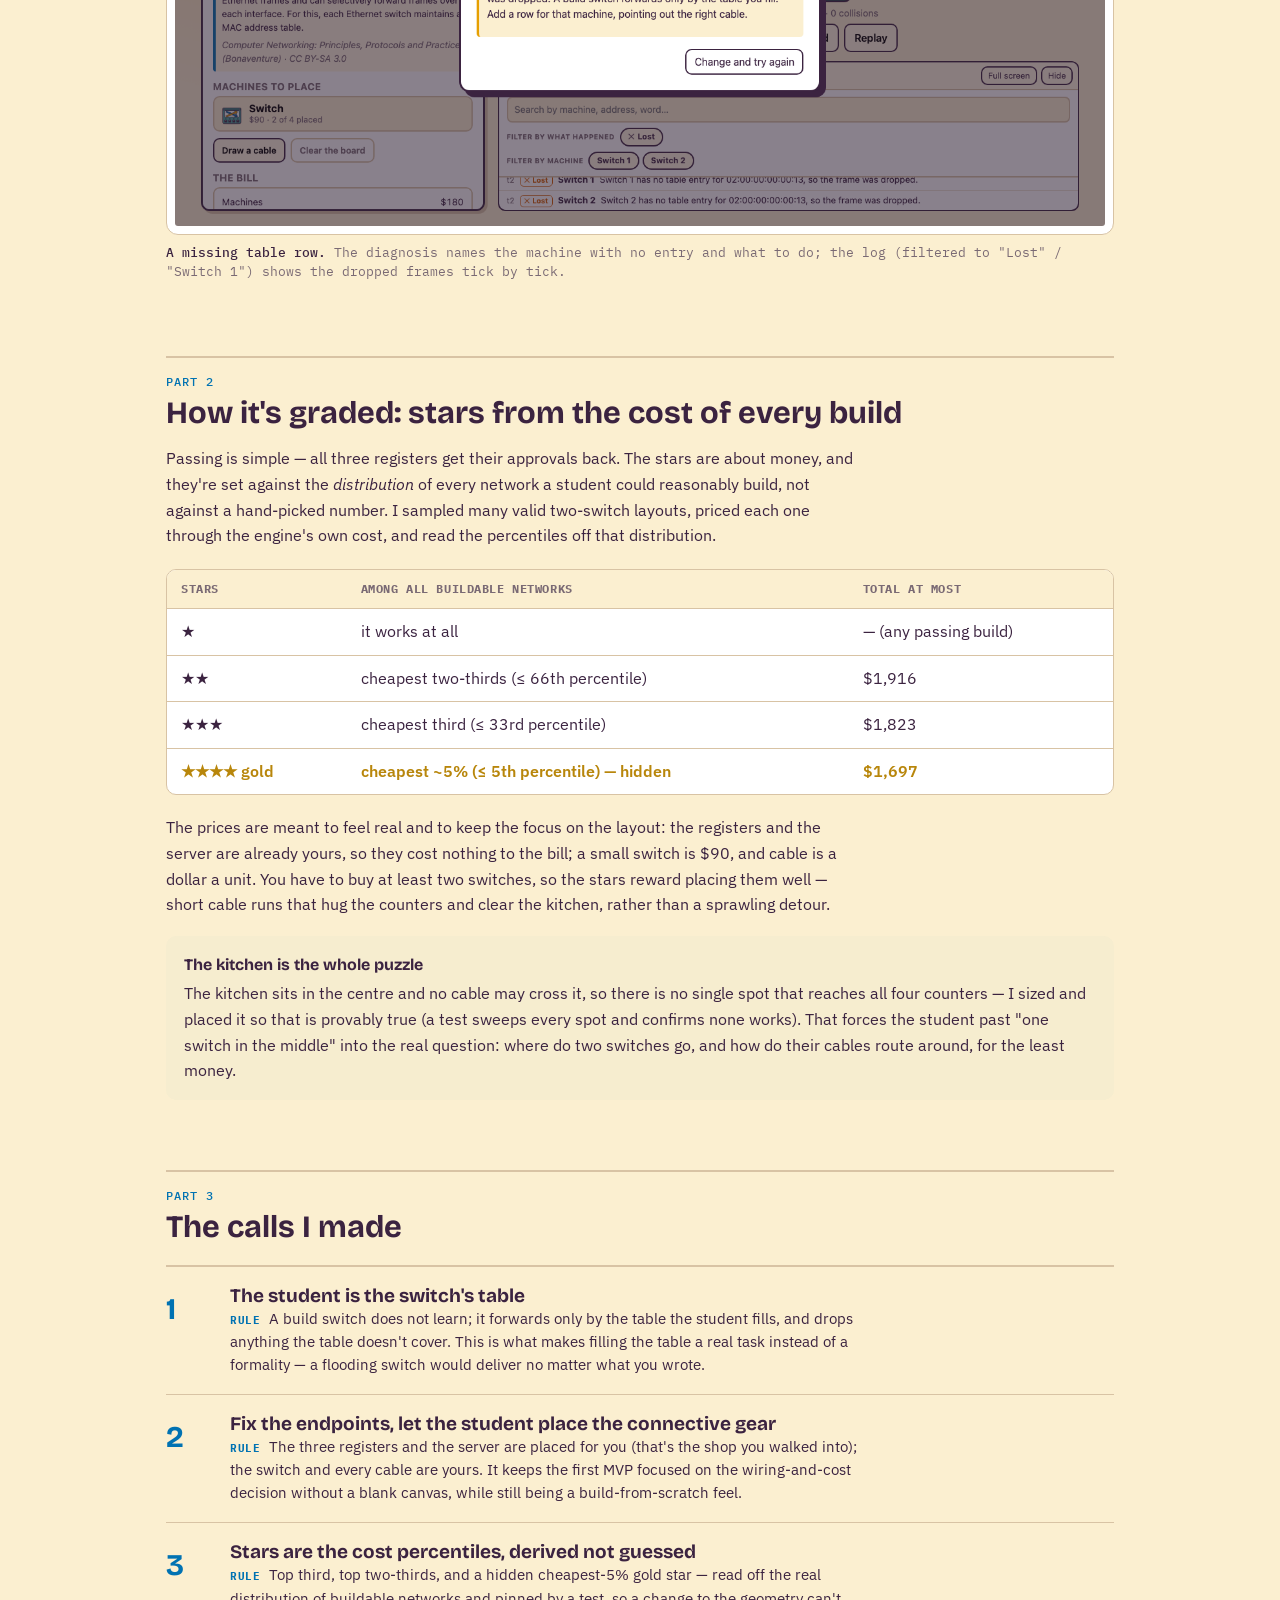
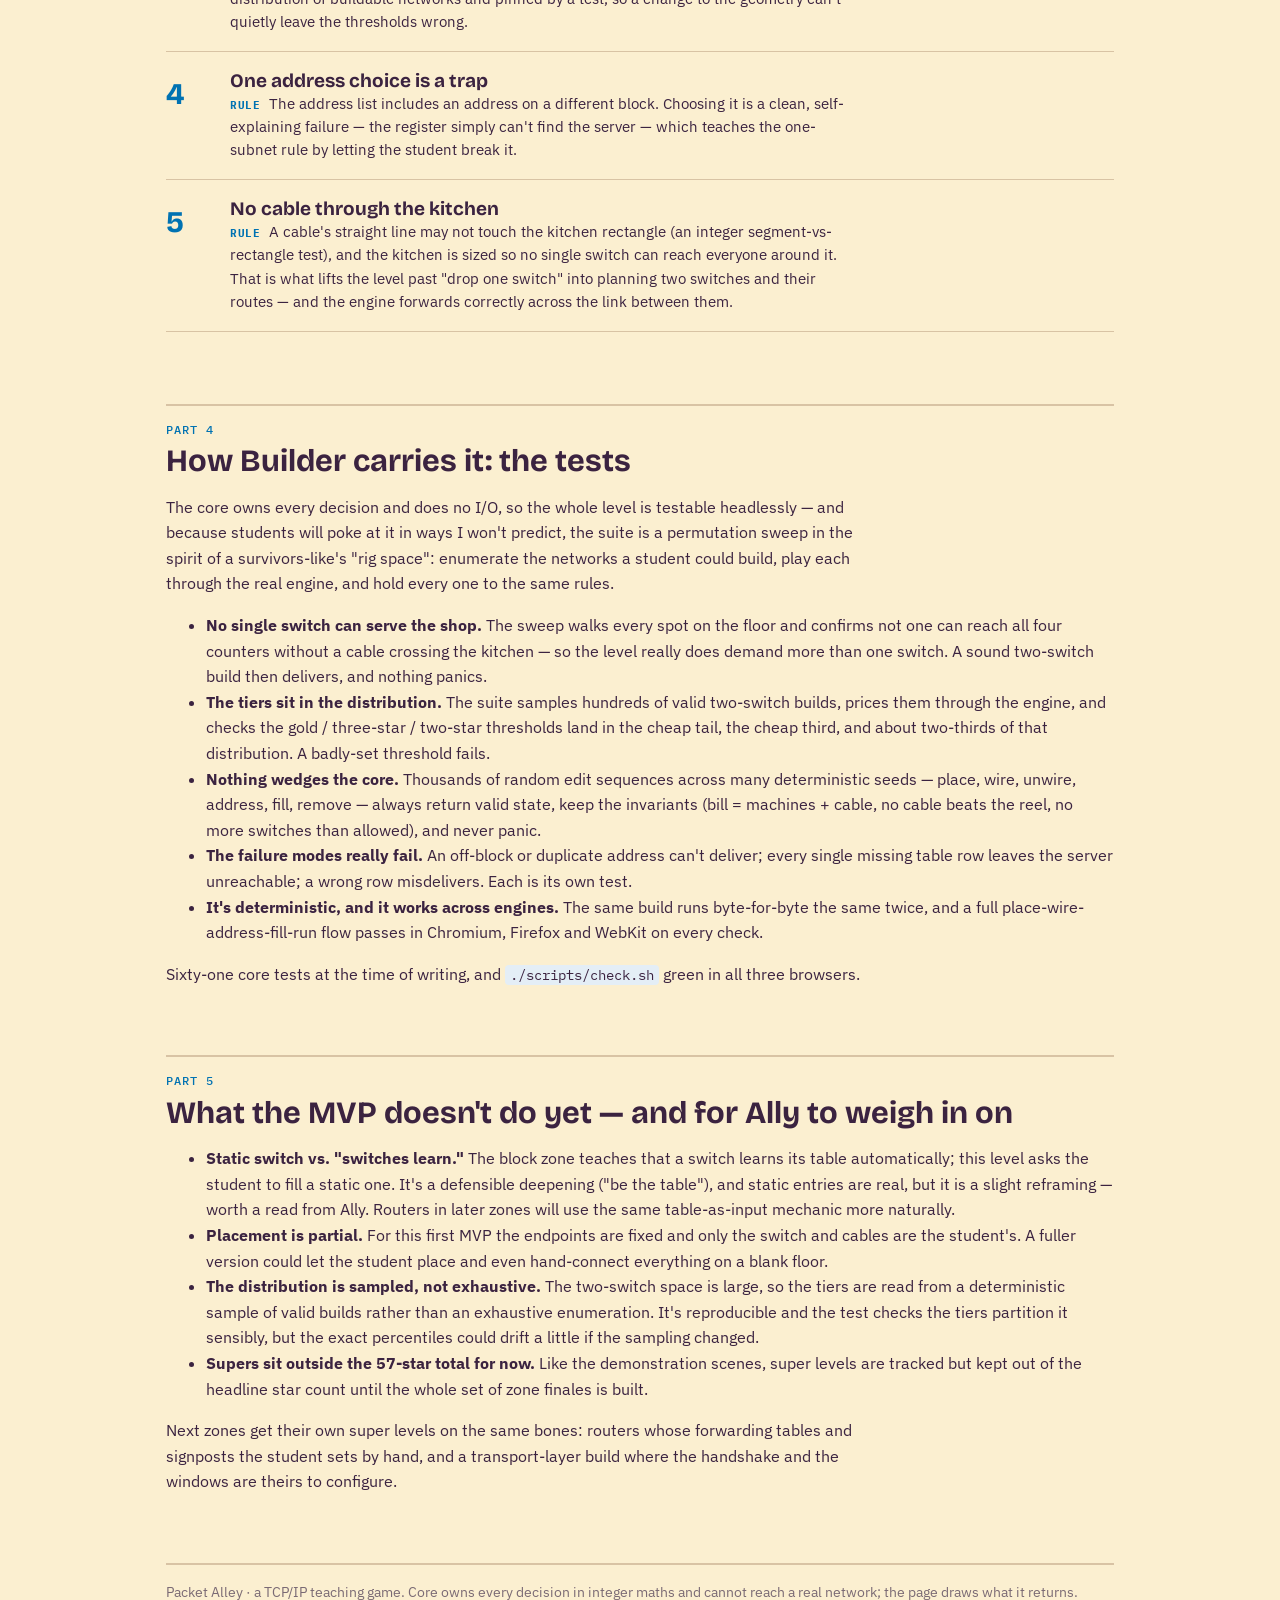
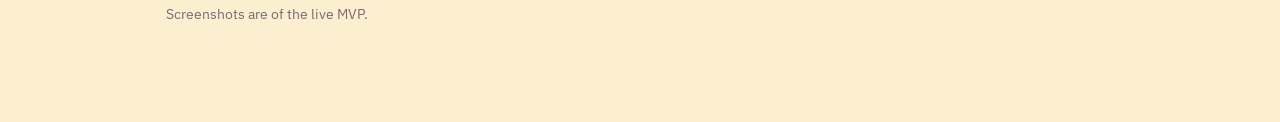
==== commit fa1cbcfe: "Super level: cables cannot cross the kitchen — now needs two switches Sam: you should not be able to" ====
--- a/notes/super-levels-journal.html
+++ b/notes/super-levels-journal.html
@@ -130,8 +130,8 @@
     <p><b>Place</b> machines from a palette · <b>wire</b> them cable by cable within a reel limit · <b>address</b> each machine on the one block · <b>fill</b> the switch's forwarding table. Each one is a real decision the engine then lives or dies by.</p>
   </div>
   <figure>
-    <img src="img/winning-run.gif" alt="A recording: opening the card-auth server to read its MAC and IP, then running a winning layout — ping requests cross the switch to the server and the replies come back, ending on a four-star gold result.">
-    <figcaption><b>A winning run, start to finish.</b> Reading a machine's MAC and address, then opening for business: the card-auth requests cross the switch to the server and the approvals come back, ending on the hidden gold star.</figcaption>
+    <img src="img/winning-run.gif" alt="A recording: reading a switch's MAC, then running a winning two-switch layout — ping requests cross the two switches to the server and the replies come back, ending on a four-star gold result.">
+    <figcaption><b>A winning run, start to finish.</b> Reading a machine's MAC and address, then opening for business: the card-auth requests cross the two switches to the back-room server and the approvals come back, ending on the hidden gold star.</figcaption>
   </figure>
 </section>
 
@@ -150,22 +150,22 @@
     </li>
 
     <li class="step">
-      <h3>Place a switch</h3>
+      <h3>Place your switches</h3>
       <p class="what">action: pick Switch from the palette, click an open spot</p>
-      <p>A switch costs $90 and the palette says how many are left. Click it to arm it, then click the floor to set it down. Where it sits is the whole optimisation: the closer it is to the four machines, the less cable each run needs — but the geometric sweet spot in the middle is exactly where the kitchen is.</p>
-      <figure>
-        <img src="img/03-switch-placed.png" alt="A single switch placed just below the kitchen box, labelled Switch 1, with the four machines still unwired around it.">
-        <figcaption><b>One switch down.</b> Placement is one click; dropping it on the kitchen is refused with a message. A second or third switch is allowed — sometimes two cheap ones near the clusters beat one in the middle.</figcaption>
+      <p>A switch costs $90 and the palette says how many are left. Click it to arm it, then click the floor to set it down. And one switch is never enough here: because cable cannot cross the kitchen, there is nowhere in the middle that reaches all four counters. The real planning is where to put <em>two</em> switches so they route around the kitchen for the least cable.</p>
+      <figure>
+        <img src="img/03-switch-placed.png" alt="The first switch placed above the left registers, labelled Switch 1, with the kitchen box in the centre and the four machines still unwired.">
+        <figcaption><b>The first of two.</b> Placement is one click; dropping a switch on the kitchen is refused. One switch here is a dead end — you will add a second by the other pair of counters.</figcaption>
       </figure>
     </li>
 
     <li class="step">
       <h3>Run the cables</h3>
       <p class="what">action: turn on Draw a cable, click two machines</p>
-      <p>Each cable is clicked machine-to-machine and priced the instant it lands — the number on the line is its dollars. A cable longer than the reel allows is refused. The bill updates with every run, so the student sees a straight trade between a tidy layout and a sprawling one.</p>
-      <figure>
-        <img src="img/04-wired.png" alt="The switch wired to all four machines in a star, each cable labelled with its cost: $350, $483, $356, $488. The brief shows the machines and the running bill.">
-        <figcaption><b>Four cables, four prices.</b> A star from the switch to each machine. The cable labels ($350–$488) are the live cost; the brief's bill adds them up under "Cable".</figcaption>
+      <p>Each cable is clicked machine-to-machine and priced the instant it lands — the number on the line is its dollars. A cable longer than the reel <em>or one whose line would cut through the kitchen</em> is refused, so every run has to go around. The bill updates with each cable, a straight trade between a tidy layout and a sprawling one.</p>
+      <figure>
+        <img src="img/04-wired.png" alt="Two switches above the kitchen, each by a pair of counters and joined to each other; five cables route around the kitchen, each labelled with its cost.">
+        <figcaption><b>Five cables, routed around the kitchen.</b> Switch 1 by the left registers, Switch 2 by the server and the bar, a link between them along the top. Every cable clears the kitchen; the brief's bill adds them up under "Cable".</figcaption>
       </figure>
     </li>
 
@@ -194,7 +194,7 @@
       <p class="what">action: run it on the real engine, watch the packets</p>
       <p>Each register sends a card-auth request to the server and waits for the approval to come back. The same deterministic simulation that runs every other level carries it, step by step, in the searchable log. If every register gets its reply, the shop is open.</p>
       <figure>
-        <img src="img/07-result-gold.png" alt="A result sheet reading Delivered!, four stars (three plus a gold one), Set up for $1,767, a note Hidden gold star — one of the cheapest shops anyone has wired, three green goals met, and the lesson recap.">
+        <img src="img/07-result-gold.png" alt="A result sheet reading Delivered!, four stars (three plus a gold one), Set up for $1,685, a note Hidden gold star — one of the cheapest shops anyone has wired, three green goals met, and the lesson recap.">
         <figcaption><b>A clean build.</b> Three stars for the cost tier, and the fourth — gold — for landing in the cheapest few per cent. The bill, the goals, and the lesson are all on the result.</figcaption>
       </figure>
     </li>
@@ -212,22 +212,22 @@
 
 <section>
   <div class="section-head"><div class="eyebrow">Part 2</div><h2>How it's graded: stars from the cost of every build</h2></div>
-  <p>Passing is simple — all three registers get their approvals back. The stars are about money, and they're set against the <em>distribution</em> of every network a student could reasonably build, not against a hand-picked number. I enumerated every single-switch placement on the floor, priced each one through the engine's own cost, and read the percentiles off that distribution.</p>
+  <p>Passing is simple — all three registers get their approvals back. The stars are about money, and they're set against the <em>distribution</em> of every network a student could reasonably build, not against a hand-picked number. I sampled many valid two-switch layouts, priced each one through the engine's own cost, and read the percentiles off that distribution.</p>
   <div class="table-scroll">
     <table>
       <thead><tr><th>Stars</th><th>Among all buildable networks</th><th>Total at most</th></tr></thead>
       <tbody>
         <tr><td>★</td><td>it works at all</td><td class="num">— (any passing build)</td></tr>
-        <tr><td>★★</td><td>cheapest two-thirds (≤ 66th percentile)</td><td class="num">$1,825</td></tr>
-        <tr><td>★★★</td><td>cheapest third (≤ 33rd percentile)</td><td class="num">$1,793</td></tr>
-        <tr><td class="gold-cell">★★★★ gold</td><td class="gold-cell">cheapest ~5% (≤ 5th percentile) — hidden</td><td class="num gold-cell">$1,776</td></tr>
+        <tr><td>★★</td><td>cheapest two-thirds (≤ 66th percentile)</td><td class="num">$1,916</td></tr>
+        <tr><td>★★★</td><td>cheapest third (≤ 33rd percentile)</td><td class="num">$1,823</td></tr>
+        <tr><td class="gold-cell">★★★★ gold</td><td class="gold-cell">cheapest ~5% (≤ 5th percentile) — hidden</td><td class="num gold-cell">$1,697</td></tr>
       </tbody>
     </table>
   </div>
-  <p>The prices are meant to feel real and to keep the focus on the layout: the registers and the server are already yours, so they cost nothing to the bill; a small switch is $90, and cable is a dollar a unit. With the machines free, the stars reward exactly one thing — a short, clever run of cable (plus not buying a switch you didn't need).</p>
+  <p>The prices are meant to feel real and to keep the focus on the layout: the registers and the server are already yours, so they cost nothing to the bill; a small switch is $90, and cable is a dollar a unit. You have to buy at least two switches, so the stars reward placing them well — short cable runs that hug the counters and clear the kitchen, rather than a sprawling detour.</p>
   <div class="note gold">
     <strong>The kitchen is the whole puzzle</strong>
-    <p>The cheapest place for one switch is the geometric centre of the four machines — which sits dead inside the kitchen. So the true optimum is walled off, and the best a student can do is tuck the switch against a kitchen wall. That one obstacle turns "drop it in the middle" into an actual decision.</p>
+    <p>The kitchen sits in the centre and no cable may cross it, so there is no single spot that reaches all four counters — I sized and placed it so that is provably true (a test sweeps every spot and confirms none works). That forces the student past "one switch in the middle" into the real question: where do two switches go, and how do their cables route around, for the least money.</p>
   </div>
 </section>
 
@@ -251,8 +251,8 @@
       <p class="verdict"><b>Rule</b>The address list includes an address on a different block. Choosing it is a clean, self-explaining failure — the register simply can't find the server — which teaches the one-subnet rule by letting the student break it.</p>
     </div></li>
     <li class="insight"><div class="num">5</div><div>
-      <h3>Clever can beat tidy</h3>
-      <p class="verdict"><b>Later</b>Two cheap switches near the two clusters can cost less than one central switch, and the engine forwards across them correctly. The current distribution only samples single-switch builds, so a two-switch find is simply rewarded as gold — a nice thing to discover. A future pass could fold multi-switch builds into the distribution.</p>
+      <h3>No cable through the kitchen</h3>
+      <p class="verdict"><b>Rule</b>A cable's straight line may not touch the kitchen rectangle (an integer segment-vs-rectangle test), and the kitchen is sized so no single switch can reach everyone around it. That is what lifts the level past "drop one switch" into planning two switches and their routes — and the engine forwards correctly across the link between them.</p>
     </div></li>
   </ol>
 </section>
@@ -261,8 +261,8 @@
   <div class="section-head"><div class="eyebrow">Part 4</div><h2>How Builder carries it: the tests</h2></div>
   <p>The core owns every decision and does no I/O, so the whole level is testable headlessly — and because students will poke at it in ways I won't predict, the suite is a permutation sweep in the spirit of a survivors-like's "rig space": enumerate the networks a student could build, play each through the real engine, and hold every one to the same rules.</p>
   <ul>
-    <li><b>Every buildable spot delivers.</b> Every place a switch can legally sit and reach all four, wired and configured correctly, passes — no dead spot silently fails a student who did everything right, and nothing panics.</li>
-    <li><b>The tiers are the real percentiles.</b> The suite recomputes the cost distribution from the engine and asserts the level's thresholds equal the 5th/33rd/66th percentiles. A stale threshold fails the build.</li>
+    <li><b>No single switch can serve the shop.</b> The sweep walks every spot on the floor and confirms not one can reach all four counters without a cable crossing the kitchen — so the level really does demand more than one switch. A sound two-switch build then delivers, and nothing panics.</li>
+    <li><b>The tiers sit in the distribution.</b> The suite samples hundreds of valid two-switch builds, prices them through the engine, and checks the gold / three-star / two-star thresholds land in the cheap tail, the cheap third, and about two-thirds of that distribution. A badly-set threshold fails.</li>
     <li><b>Nothing wedges the core.</b> Thousands of random edit sequences across many deterministic seeds — place, wire, unwire, address, fill, remove — always return valid state, keep the invariants (bill = machines + cable, no cable beats the reel, no more switches than allowed), and never panic.</li>
     <li><b>The failure modes really fail.</b> An off-block or duplicate address can't deliver; every single missing table row leaves the server unreachable; a wrong row misdelivers. Each is its own test.</li>
     <li><b>It's deterministic, and it works across engines.</b> The same build runs byte-for-byte the same twice, and a full place-wire-address-fill-run flow passes in Chromium, Firefox and WebKit on every check.</li>
@@ -275,7 +275,7 @@
   <ul>
     <li><b>Static switch vs. "switches learn."</b> The block zone teaches that a switch learns its table automatically; this level asks the student to fill a static one. It's a defensible deepening ("be the table"), and static entries are real, but it is a slight reframing — worth a read from Ally. Routers in later zones will use the same table-as-input mechanic more naturally.</li>
     <li><b>Placement is partial.</b> For this first MVP the endpoints are fixed and only the switch and cables are the student's. A fuller version could let the student place and even hand-connect everything on a blank floor.</li>
-    <li><b>The distribution is single-switch.</b> The star tiers are read from single-switch builds; a two-switch build that beats them is just rewarded as gold. Folding multi-switch networks into the distribution would make the tiers exact.</li>
+    <li><b>The distribution is sampled, not exhaustive.</b> The two-switch space is large, so the tiers are read from a deterministic sample of valid builds rather than an exhaustive enumeration. It's reproducible and the test checks the tiers partition it sensibly, but the exact percentiles could drift a little if the sampling changed.</li>
     <li><b>Supers sit outside the 57-star total for now.</b> Like the demonstration scenes, super levels are tracked but kept out of the headline star count until the whole set of zone finales is built.</li>
   </ul>
   <p>Next zones get their own super levels on the same bones: routers whose forwarding tables and signposts the student sets by hand, and a transport-layer build where the handshake and the windows are theirs to configure.</p>
